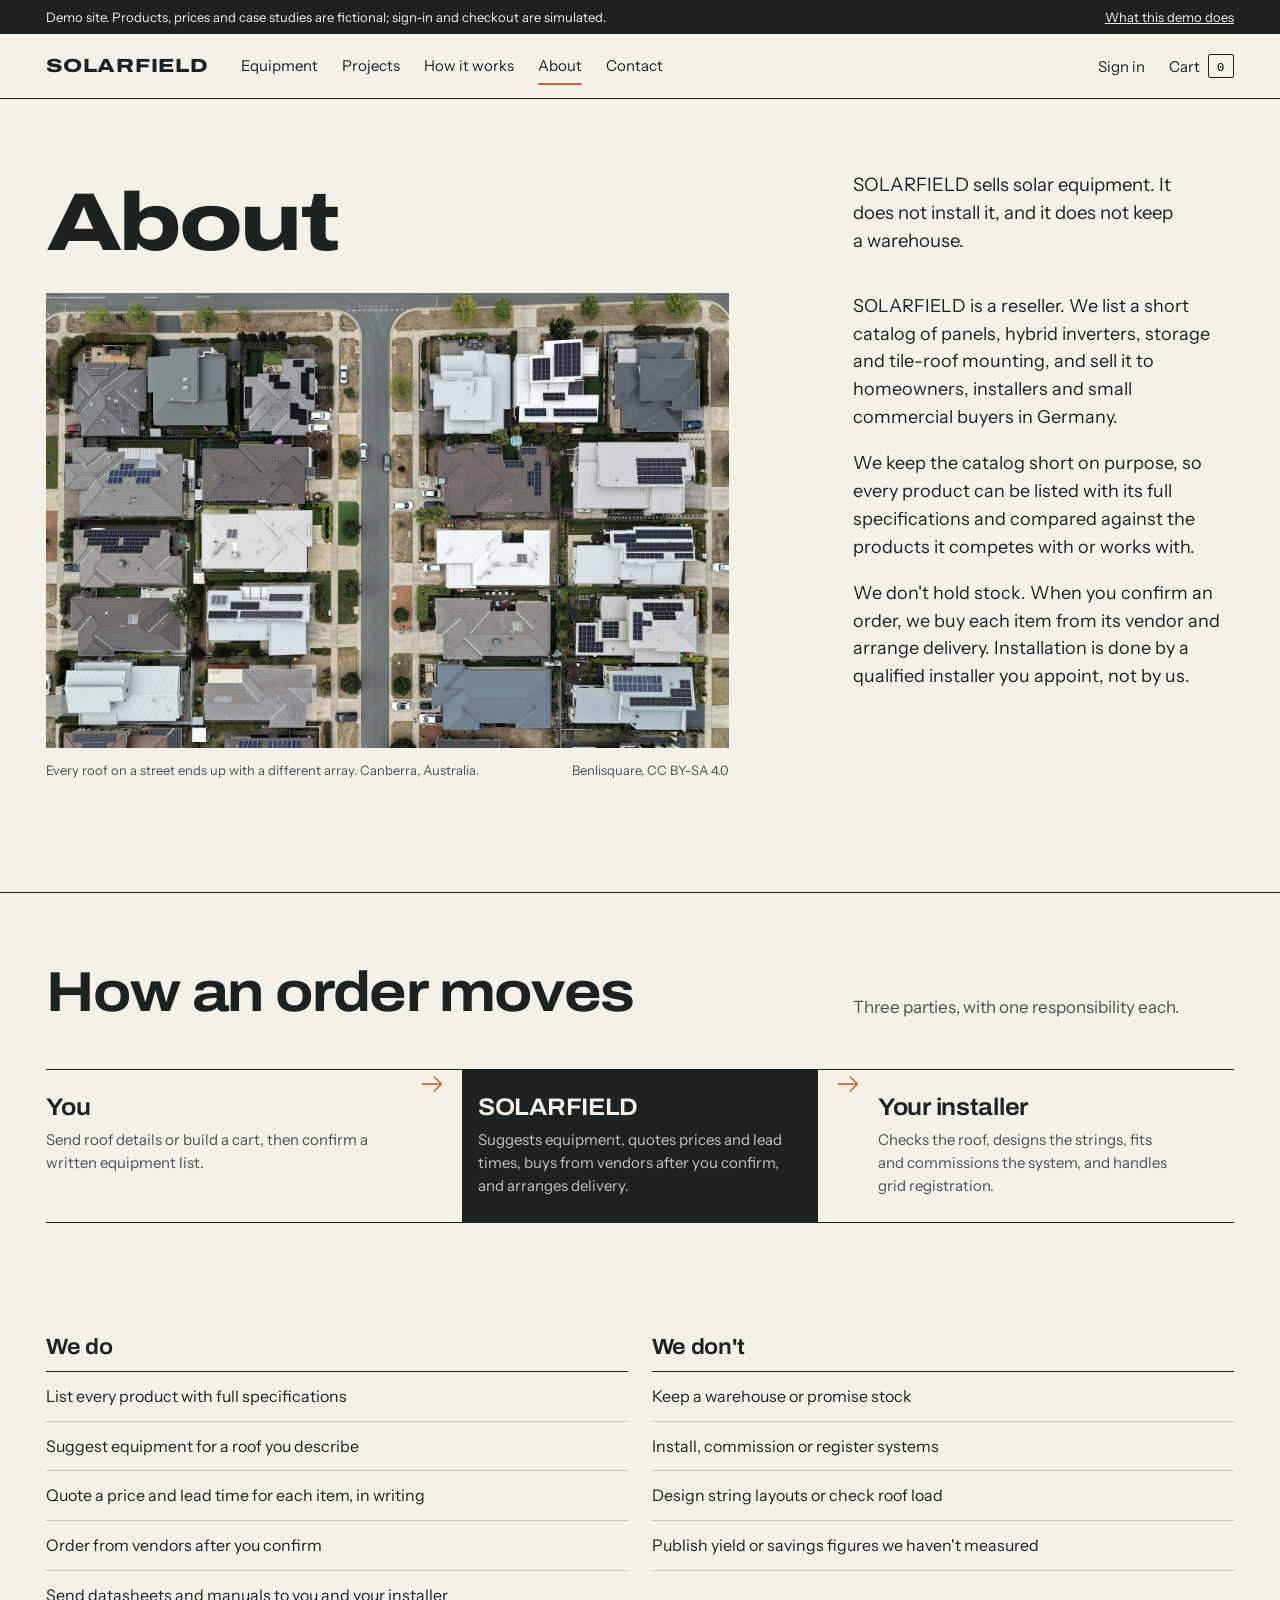
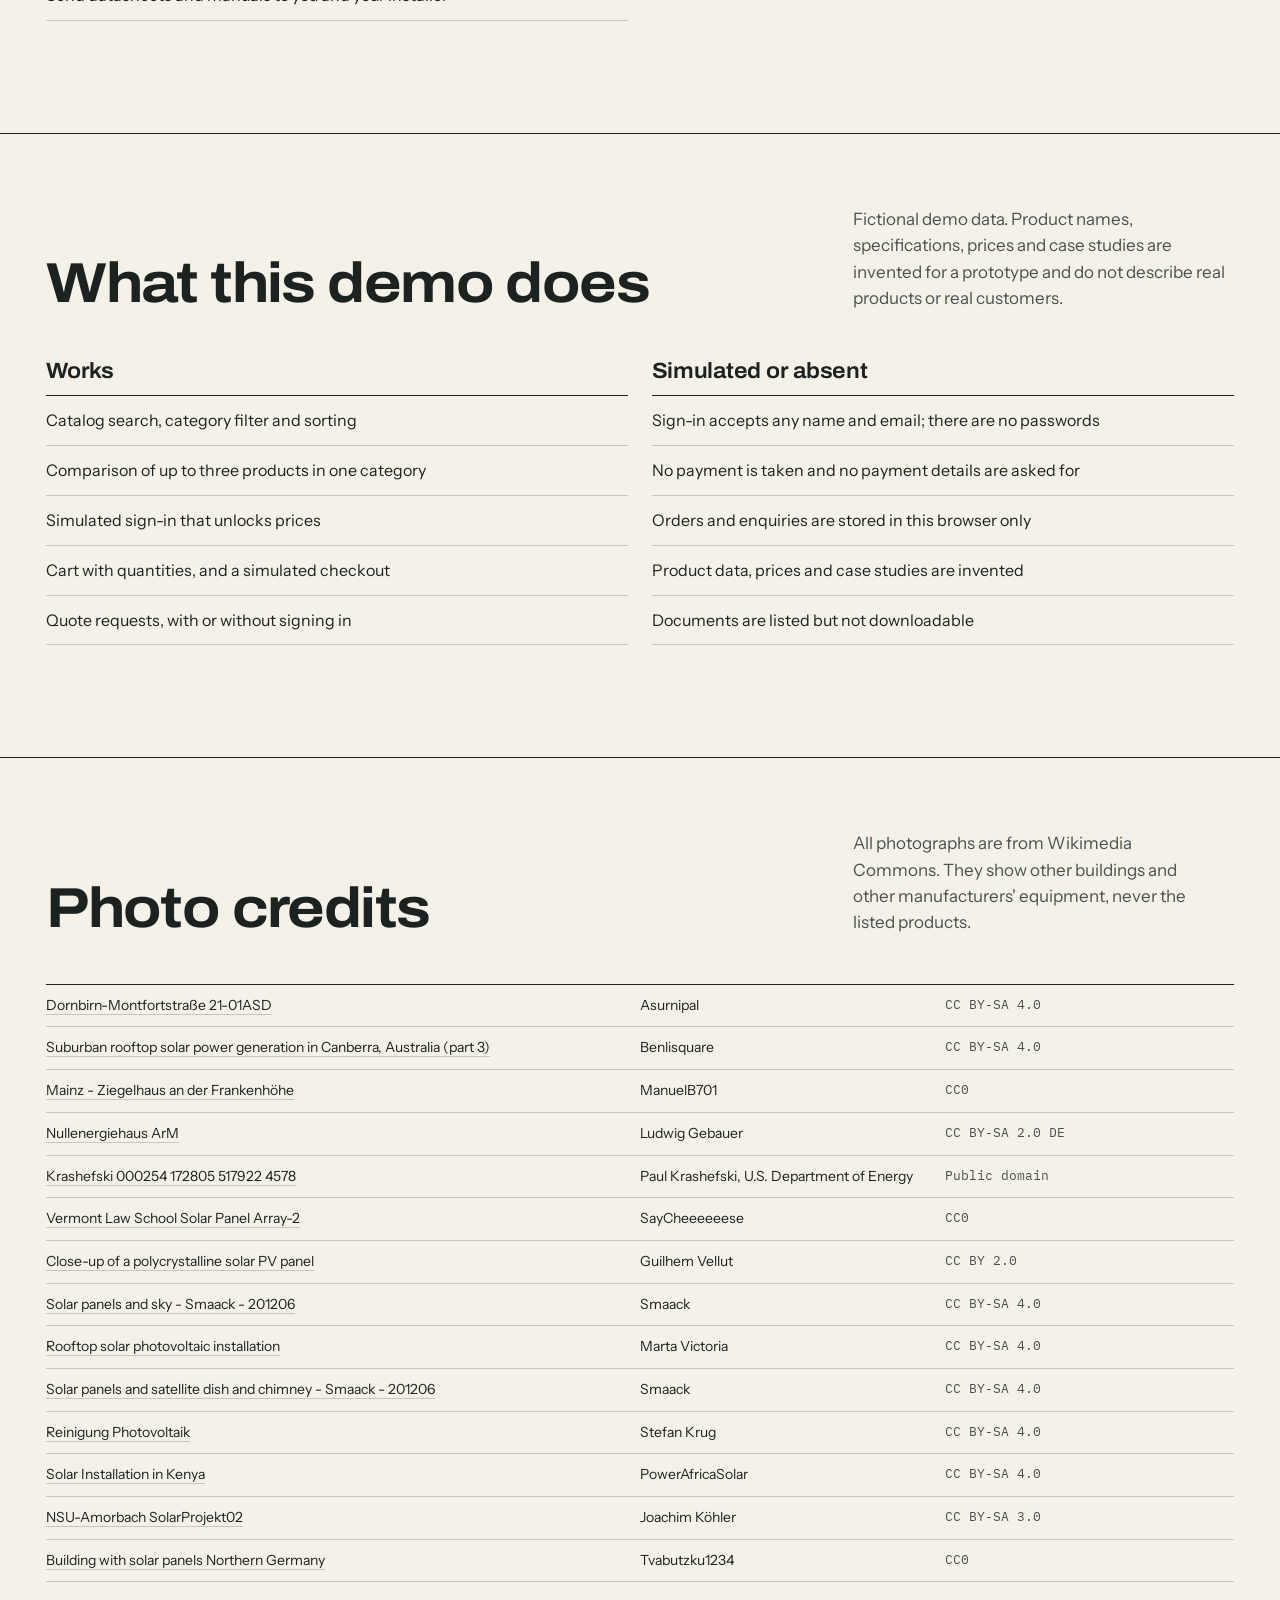
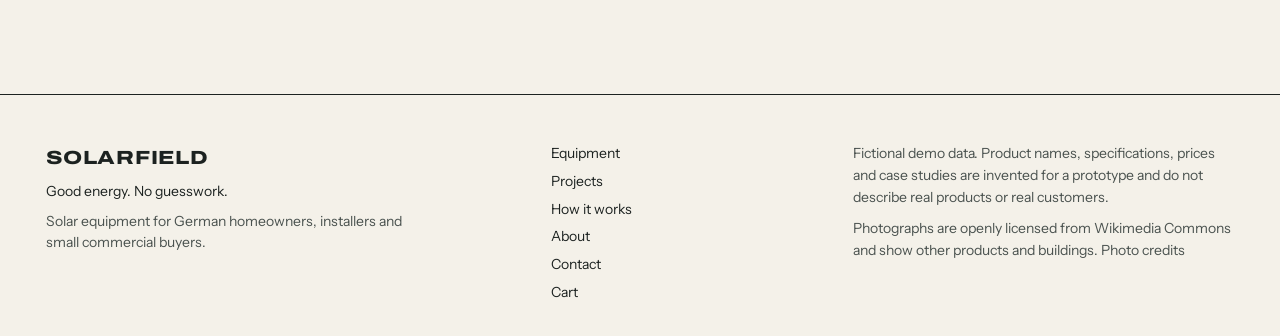
==== about.html @ 7fe8b02c "SOLARFIELD frontend prototype Static demo of a fictional solar-equipment reseller: catalog with sear" ====
<!doctype html>
<html lang="en">
<head>
<meta charset="utf-8">
<meta name="viewport" content="width=device-width, initial-scale=1">
<title>About | SOLARFIELD</title>
<meta name="description" content="What SOLARFIELD is, how it operates, and what this demo does.">
<link rel="icon" href="img/favicon.svg" type="image/svg+xml">
<link rel="preconnect" href="https://fonts.googleapis.com">
<link rel="preconnect" href="https://fonts.gstatic.com" crossorigin>
<link href="https://fonts.googleapis.com/css2?family=Archivo:wdth,wght@62..125,400..900&family=IBM+Plex+Mono:wght@400;500&family=Instrument+Sans:wght@400..700&display=swap" rel="stylesheet">
<link rel="stylesheet" href="css/style.css">
</head>
<body>
<main id="main">
  <header class="page-head">
    <div class="wrap">
      <div class="grid">
        <h1>About</h1>
        <p class="lede">SOLARFIELD sells solar equipment. It does not install it, and it does not keep a warehouse.</p>
      </div>
    </div>
  </header>
  <div id="about"></div>
</main>
<script type="module" src="js/about.js"></script>
</body>
</html>
---- css/style.css ----
/* SOLARFIELD — survey-plate direction. Tokens first; nothing below hard-codes a colour. */
:root {
  --chalk: #F4F1E9;
  --chalk-2: #EAE6DB;
  --paper: #FAF8F3;
  --ink: #1C2220;
  --ink-2: #4A524F;
  --copper: #CD6541;
  --copper-ink: #A94A28; /* copper darkened for text on chalk (AA at 15px+) */
  --stone: #C5C7BF;

  --f-display: "Archivo", "Helvetica Neue", Arial, sans-serif;
  --f-body: "Instrument Sans", "Helvetica Neue", Arial, sans-serif;
  --f-mono: "IBM Plex Mono", ui-monospace, Menlo, monospace;

  --s1: 4px; --s2: 8px; --s3: 12px; --s4: 16px; --s5: 24px; --s6: 32px;
  --s7: 48px; --s8: 72px; --s9: 112px; --s10: 160px;

  --gutter: clamp(16px, 3.6vw, 56px);
  --gap: clamp(16px, 1.8vw, 24px);
  --max: 1440px;
  --header-h: 64px;

  --r-control: 2px;
  --ease: cubic-bezier(.2, .7, .2, 1);
}

*, *::before, *::after { box-sizing: border-box; }
html { -webkit-text-size-adjust: 100%; }
body {
  margin: 0;
  background: var(--chalk);
  color: var(--ink);
  font: 400 17px/1.55 var(--f-body);
  text-rendering: optimizeLegibility;
  -webkit-font-smoothing: antialiased;
  overflow-x: hidden;
}
img { display: block; max-width: 100%; height: auto; }
a { color: inherit; }
button, input, select, textarea { font: inherit; color: inherit; }
p, li { text-wrap: pretty; }
h1, h2, h3, h4 { margin: 0; font-family: var(--f-display); text-wrap: balance; }

:focus-visible { outline: 2px solid var(--copper); outline-offset: 3px; }
.skip { position: absolute; left: -999px; top: 8px; background: var(--ink); color: var(--chalk); padding: 8px 12px; z-index: 50; }
.skip:focus { left: 8px; }
.visually-hidden { position: absolute !important; width: 1px; height: 1px; overflow: hidden; clip: rect(0 0 0 0); white-space: nowrap; }

/* ---------- Grid ---------- */
.wrap { max-width: var(--max); margin: 0 auto; padding-inline: var(--gutter); }
.grid { display: grid; grid-template-columns: repeat(12, minmax(0, 1fr)); column-gap: var(--gap); }
.section { padding-block: var(--s9); }
.section--tight { padding-block: var(--s8); }
.rule { border-top: 1px solid var(--ink); }
.rule-stone { border-top: 1px solid var(--stone); }

/* ---------- Type ---------- */
.display {
  font-family: var(--f-display);
  font-variation-settings: "wdth" 100;
  font-weight: 800;
  font-size: clamp(46px, 7.8vw, 120px);
  line-height: .9;
  letter-spacing: -.04em;
}
.display span { display: block; }
.h2 {
  font-variation-settings: "wdth" 112;
  font-weight: 700;
  font-size: clamp(34px, 4.4vw, 66px);
  line-height: .98;
  letter-spacing: -.028em;
}
.h3 {
  font-variation-settings: "wdth" 106;
  font-weight: 650;
  font-size: clamp(22px, 1.9vw, 28px);
  line-height: 1.1;
  letter-spacing: -.012em;
}
.eyebrow {
  font: 600 13px/1.3 var(--f-body);
  letter-spacing: .08em;
  text-transform: uppercase;
  margin: 0;
}
.lede { font-size: clamp(18px, 1.45vw, 21px); line-height: 1.5; max-width: 34ch; margin: 0; }
.body-copy { max-width: 62ch; }
.body-copy p { margin: 0 0 1em; }
.muted { color: var(--ink-2); }
.flush { margin: 0; }
.small { font-size: 14px; line-height: 1.45; }
.mono { font-family: var(--f-mono); font-size: 13px; letter-spacing: 0; font-variant-numeric: tabular-nums; }
.num {
  font-family: var(--f-display);
  font-variation-settings: "wdth" 80;
  font-weight: 700;
  font-variant-numeric: tabular-nums;
  letter-spacing: -.02em;
}

/* ---------- Controls ---------- */
.btn {
  display: inline-flex; align-items: center; justify-content: center; gap: 10px;
  min-height: 48px; padding: 12px 22px;
  border: 1px solid var(--ink); border-radius: var(--r-control);
  background: var(--ink); color: var(--chalk);
  font: 600 15px/1.2 var(--f-body);
  text-decoration: none; cursor: pointer;
  transition: background-color .16s var(--ease), border-color .16s var(--ease), color .16s var(--ease);
}
.btn:hover { background: var(--copper); border-color: var(--copper); color: var(--ink); }
.btn--line { background: transparent; color: var(--ink); }
.btn--line:hover { background: var(--ink); border-color: var(--ink); color: var(--chalk); }
.btn--block { width: 100%; }
.btn[disabled] { opacity: .45; cursor: not-allowed; }
.btn svg { width: 18px; height: 18px; flex: none; }

.link {
  color: inherit; text-decoration: underline; text-underline-offset: 4px;
  text-decoration-thickness: 1px; text-decoration-color: var(--stone);
  transition: text-decoration-color .16s;
}
.link:hover { text-decoration-color: var(--copper); }
.textbtn { background: none; border: 0; padding: 0; cursor: pointer; font-size: 14px; }

.field { display: grid; gap: 6px; }
.field > label, .field > legend, .label { font: 600 14px/1.3 var(--f-body); padding: 0; }
.field .hint { font-size: 13px; color: var(--ink-2); }
.field .err { font-size: 13px; color: var(--copper-ink); font-weight: 600; }
.input, .select, .textarea {
  width: 100%; min-height: 48px; padding: 10px 12px;
  background: var(--paper); border: 1px solid var(--stone); border-radius: var(--r-control);
  transition: border-color .16s;
}
.input:hover, .select:hover, .textarea:hover { border-color: var(--ink-2); }
.input:focus, .select:focus, .textarea:focus { outline: none; border-color: var(--ink); box-shadow: 0 0 0 2px var(--copper); }
.input[aria-invalid="true"], .select[aria-invalid="true"] { border-color: var(--copper); }
.textarea { min-height: 128px; resize: vertical; }
.unit-input { position: relative; }
.unit-input .input { padding-right: 52px; font-family: var(--f-mono); font-size: 15px; }
.unit-input span { position: absolute; right: 12px; top: 50%; transform: translateY(-50%); font: 13px var(--f-mono); color: var(--ink-2); pointer-events: none; }
fieldset { border: 0; margin: 0; padding: 0; min-width: 0; }
.choice { display: flex; align-items: flex-start; gap: 10px; font-size: 15px; cursor: pointer; padding: 6px 0; }
.field > label.choice { font: 400 15px/1.45 var(--f-body); }
.choice input { accent-color: var(--ink); width: 18px; height: 18px; margin: 2px 0 0; flex: none; }

/* segmented toggles: a pill here means "one of these" */
.seg { display: flex; flex-wrap: wrap; gap: 8px; }
.seg input { position: absolute; opacity: 0; pointer-events: none; }
.seg label {
  display: inline-flex; align-items: center; gap: 8px;
  min-height: 40px; padding: 8px 16px; border: 1px solid var(--stone); border-radius: 999px;
  font-size: 15px; cursor: pointer; transition: background-color .16s, border-color .16s, color .16s;
}
.seg label:hover { border-color: var(--ink); }
.seg input:checked + label { background: var(--ink); border-color: var(--ink); color: var(--chalk); }
.seg input:focus-visible + label { outline: 2px solid var(--copper); outline-offset: 2px; }
.seg .count { font: 12px var(--f-mono); opacity: .7; }

/* ---------- Header ---------- */
.site-header { position: sticky; top: 0; z-index: 20; background: var(--chalk); border-bottom: 1px solid var(--ink); }
.site-header .wrap { display: flex; align-items: center; gap: var(--s6); height: var(--header-h); }
.wordmark {
  font-family: var(--f-display); font-variation-settings: "wdth" 125; font-weight: 800;
  font-size: 19px; letter-spacing: .04em; text-decoration: none; white-space: nowrap;
}
.nav { display: flex; gap: var(--s5); margin-right: auto; }
.nav a { text-decoration: none; font-size: 15px; padding: 6px 0; border-bottom: 2px solid transparent; }
.nav a:hover { border-bottom-color: var(--stone); }
.nav a[aria-current="page"] { border-bottom-color: var(--copper); }
.tools { display: flex; align-items: center; gap: var(--s5); font-size: 15px; }
.tools a { text-decoration: none; }
.tools a:hover { text-decoration: underline; text-underline-offset: 4px; }
.cart-link { display: inline-flex; align-items: center; gap: 8px; }
.cart-count {
  min-width: 26px; height: 24px; padding: 0 6px; display: inline-grid; place-items: center;
  font: 500 12px var(--f-mono); border: 1px solid var(--ink); border-radius: var(--r-control);
}
.cart-count.has { background: var(--ink); color: var(--chalk); }
.cart-count.tick { animation: tick .32s var(--ease); }
@keyframes tick { 40% { background: var(--copper); border-color: var(--copper); color: var(--ink); } }
.menu-btn { display: none; background: none; border: 1px solid var(--ink); border-radius: var(--r-control); min-height: 40px; padding: 0 12px; font-size: 14px; cursor: pointer; }
.account-chip { display: inline-flex; gap: 6px; align-items: center; }
.account-chip .dot { width: 8px; height: 8px; background: var(--copper); border-radius: 50%; }

.demo-strip { background: var(--ink); color: var(--chalk); font-size: 13px; }
.demo-strip .wrap { display: flex; justify-content: space-between; gap: 16px; padding-block: 7px; }
.demo-strip a { color: var(--chalk); }

/* ---------- Hero ---------- */
.hero { padding-top: var(--s8); }
.hero-copy { align-items: end; row-gap: var(--s6); }
.hero-copy .eyebrow { grid-column: 1 / -1; margin-bottom: calc(var(--s2) * -1); }
.hero-copy h1 { grid-column: 1 / -1; }
.hero-copy .hero-side { grid-column: 7 / -1; display: grid; grid-template-columns: minmax(0, 1fr) auto; gap: var(--s5) var(--s6); align-items: end; }
.hero-copy .hero-side .cta-row { flex-direction: column; align-items: stretch; }
.cta-row { display: flex; flex-wrap: wrap; gap: var(--s3); align-items: center; }

.plate { position: relative; margin: var(--s7) 0 0; }
.plate-frame { position: relative; aspect-ratio: 16 / 7.6; overflow: hidden; background: var(--chalk-2); }
.plate-frame img, .plate-frame svg { position: absolute; inset: 0; width: 100%; height: 100%; }
.plate-frame img { object-fit: cover; }
.photo { filter: saturate(.8) contrast(1.03) brightness(1.02); }
.plate figcaption, .fig-cap {
  display: flex; justify-content: space-between; gap: var(--s4); flex-wrap: wrap;
  padding-top: var(--s3); font-size: 13px; color: var(--ink-2);
}

/* measurement overlay */
.measure line, .measure path, .measure rect { vector-effect: non-scaling-stroke; }
.measure .dim { stroke: var(--copper); stroke-width: 2.5; fill: none; }
.measure .ext { stroke: var(--chalk); stroke-width: 1.25; stroke-dasharray: 5 4; }
.measure .zone { stroke: var(--copper); stroke-width: 2.5; fill: rgba(205, 101, 65, .14); }
.measure .tag rect { fill: var(--ink); }
.measure .tag text { fill: var(--chalk); font: 500 22px var(--f-mono); }
.measure .tag.cu rect { fill: var(--copper); }
.measure .tag.cu text { fill: var(--ink); }
.measure .draw { stroke-dasharray: 1; stroke-dashoffset: 0; }
.js .measure .draw { animation: draw 900ms var(--ease) both; animation-delay: var(--d, 0ms); }
.js .measure .tag { animation: tagin 300ms var(--ease) both; animation-delay: calc(var(--d, 0ms) + 650ms); }
@keyframes draw { from { stroke-dashoffset: 1; } to { stroke-dashoffset: 0; } }
@keyframes tagin { from { opacity: 0; } to { opacity: 1; } }

/* ---------- Ledger (categories, catalog) ---------- */
.ledger { list-style: none; margin: 0; padding: 0; border-top: 1px solid var(--ink); }
.ledger > li { border-bottom: 1px solid var(--stone); }
.ledger > li:last-child { border-bottom-color: var(--ink); }
.ledger-row {
  display: grid; grid-template-columns: repeat(12, minmax(0, 1fr)); column-gap: var(--gap);
  align-items: center; padding: var(--s5) 0; text-decoration: none;
  transition: background-color .16s;
}
a.ledger-row:hover { background: var(--chalk-2); }
a.ledger-row:hover .ledger-name { text-decoration: underline; text-decoration-thickness: 2px; text-underline-offset: 6px; text-decoration-color: var(--copper); }
.ledger-name {
  grid-column: 1 / span 4; font-family: var(--f-display); font-variation-settings: "wdth" 112;
  font-weight: 700; font-size: clamp(26px, 2.7vw, 42px); line-height: 1; letter-spacing: -.025em;
}
.ledger-text { grid-column: 5 / span 4; margin: 0; color: var(--ink-2); font-size: 16px; max-width: 46ch; }
.ledger-range { grid-column: 9 / span 2; }
.ledger-range .mono { display: block; }
.ledger-range .big { font-size: 20px; color: var(--ink); }
.ledger-swatch { grid-column: 11 / span 2; aspect-ratio: 16 / 10; overflow: hidden; background: var(--chalk-2); }
.ledger-swatch img { width: 100%; height: 100%; object-fit: cover; }

/* ---------- Spec tables ---------- */
.table-frame { overflow-x: auto; border-top: 1px solid var(--ink); border-bottom: 1px solid var(--ink); -webkit-overflow-scrolling: touch; }
.spec-table { width: 100%; border-collapse: collapse; font-size: 15px; }
.spec-table caption { text-align: left; padding: var(--s3) 0; font-weight: 600; caption-side: top; }
.spec-table th, .spec-table td { text-align: left; padding: 13px 16px 13px 0; border-bottom: 1px solid var(--stone); vertical-align: baseline; }
.spec-table tr:last-child > * { border-bottom: 0; }
.spec-table thead th { font-weight: 600; font-size: 14px; color: var(--ink-2); border-bottom: 1px solid var(--ink); padding-top: 14px; white-space: nowrap; }
.spec-table tbody th { font-weight: 500; }
.spec-table td { font-family: var(--f-mono); font-size: 14px; font-variant-numeric: tabular-nums; white-space: nowrap; }
.spec-table td .u { color: var(--ink-2); margin-left: 4px; }
.spec-table .best { color: var(--copper-ink); font-weight: 600; }
.spec-table a:not(.lock) { font-family: var(--f-display); font-variation-settings: "wdth" 112; font-weight: 700; font-size: 18px; text-decoration: none; }
.spec-table a:not(.lock):hover { text-decoration: underline; text-underline-offset: 4px; text-decoration-color: var(--copper); }
.spec-groups .spec-table th { width: 50%; }
.spec-table .sticky { position: sticky; left: 0; background: var(--chalk); z-index: 1; }

/* price gate */
.lock {
  display: inline-flex; align-items: center; gap: 8px;
  font: 500 13px var(--f-body); color: var(--ink-2); text-decoration: none;
  border-bottom: 1px dashed var(--ink-2); padding-bottom: 1px; white-space: nowrap;
}
.lock svg { width: 14px; height: 14px; }
.lock:hover { color: var(--ink); border-bottom-color: var(--copper); }
.price { font-family: var(--f-mono); font-weight: 500; color: var(--ink); white-space: nowrap; }
.price.fresh { animation: tagin .2s var(--ease); }

/* ---------- Home sections ---------- */
.section--ruled { padding-top: var(--s8); }
.sec-head { margin-bottom: var(--s7); row-gap: var(--s4); align-items: end; }
.sec-head > :first-child { grid-column: 1 / span 7; }
.sec-head > :last-child { grid-column: 9 / -1; margin: 0; }
.table-note { margin-top: var(--s3); }
.decide { row-gap: var(--s7); }
.decide-head { grid-column: 1 / span 4; position: sticky; top: calc(var(--header-h) + 32px); align-self: start; }
.decide-head p { margin-top: var(--s5); }
.decide-body { grid-column: 6 / -1; }

.duo { row-gap: var(--s7); align-items: end; }
.duo-wide { grid-column: 1 / span 7; }
.duo-narrow { grid-column: 9 / -1; }
.duo figure, .fig { margin: 0; }
.duo-wide .img-frame { aspect-ratio: 4 / 3; }
.duo-narrow .img-frame { aspect-ratio: 3 / 4; }
.img-frame { overflow: hidden; background: var(--chalk-2); }
.img-frame img { width: 100%; height: 100%; object-fit: cover; }
.product-plate { display: grid; gap: var(--s3); padding-top: var(--s4); }
.product-plate .kv { display: flex; justify-content: space-between; gap: 12px; border-top: 1px solid var(--stone); padding-top: 10px; }
.product-plate h3 a { text-decoration: none; }
.product-plate h3 a:hover { text-decoration: underline; text-underline-offset: 5px; text-decoration-color: var(--copper); }

.steps { list-style: none; margin: 0; padding: 0; display: grid; grid-template-columns: repeat(4, minmax(0, 1fr)); column-gap: var(--gap); counter-reset: none; }
.steps li { border-top: 1px solid var(--ink); padding-top: var(--s4); display: grid; gap: var(--s3); align-content: start; position: relative; }
.steps .num { font-size: 56px; line-height: 1; }
.steps p { margin: 0; font-size: 16px; }
.steps .caveat { font-size: 14px; color: var(--ink-2); border-left: 1px solid var(--stone); padding-left: 12px; }

.endcta { background: var(--ink); color: var(--chalk); }
.endcta .grid { row-gap: var(--s6); align-items: start; }
.endcta h2 { grid-column: 1 / span 6; }
.endcta .lede { grid-column: 1 / span 5; color: var(--stone); max-width: 40ch; }
.endcta form { grid-column: 8 / -1; grid-row: 1 / span 2; display: grid; grid-template-columns: 1fr 1fr; gap: var(--s4); }
.endcta .field > label { color: var(--chalk); }
.endcta .input { background: transparent; border-color: var(--ink-2); color: var(--chalk); }
.endcta .input:hover { border-color: var(--stone); }
.endcta .input:focus { border-color: var(--chalk); }
.endcta .unit-input span { color: var(--stone); }
.endcta .full { grid-column: 1 / -1; }
.endcta .btn { background: var(--chalk); color: var(--ink); border-color: var(--chalk); }
.endcta .btn:hover { background: var(--copper); border-color: var(--copper); }
.endcta .measure-hint { color: var(--stone); font-size: 13px; margin: 0; }
.endcta .measure-hint b { color: var(--copper); font-weight: 600; }

/* ---------- Page heads ---------- */
.page-head { padding: var(--s8) 0 var(--s6); }
.page-head .grid { align-items: end; row-gap: var(--s4); }
.page-head h1 { grid-column: 1 / span 7; font-variation-settings: "wdth" 125; font-weight: 800; font-size: clamp(44px, 6.4vw, 104px); line-height: .92; letter-spacing: -.035em; }
.page-head .lede { grid-column: 9 / -1; padding-bottom: 6px; }
.crumbs { font-size: 14px; color: var(--ink-2); margin-bottom: var(--s5); display: flex; gap: 8px; flex-wrap: wrap; }
.crumbs a { color: inherit; }

/* ---------- Catalog ---------- */
.catalog { row-gap: var(--s6); align-items: start; padding-bottom: var(--s9); }
.filters { grid-column: 1 / span 3; position: sticky; top: calc(var(--header-h) + 24px); display: grid; gap: var(--s6); }
.results { grid-column: 4 / -1; }
.search { position: relative; }
.search svg { position: absolute; left: 12px; top: 50%; transform: translateY(-50%); width: 18px; height: 18px; color: var(--ink-2); pointer-events: none; }
.search .input { padding-left: 40px; }
.cat-list { display: grid; gap: 2px; }
.cat-list input { position: absolute; opacity: 0; pointer-events: none; }
.cat-list label {
  display: flex; justify-content: space-between; align-items: baseline; gap: 12px;
  padding: 10px 0; border-bottom: 1px solid var(--stone); cursor: pointer; font-size: 16px;
}
.cat-list label:hover { color: var(--ink); border-bottom-color: var(--ink-2); }
.cat-list input:checked + label { font-weight: 600; border-bottom: 2px solid var(--copper); }
.cat-list input:focus-visible + label { outline: 2px solid var(--copper); outline-offset: 2px; }
.cat-list .count { font: 12px var(--f-mono); color: var(--ink-2); }
.results-bar { display: flex; justify-content: space-between; align-items: baseline; gap: var(--s4); padding-bottom: var(--s3); flex-wrap: wrap; }
.results-bar .clear { color: var(--ink-2); }

.item { display: grid; grid-template-columns: 132px minmax(0, 1fr) auto; gap: var(--s5); padding: var(--s5) 0; align-items: start; }
.item-swatch { aspect-ratio: 1; overflow: hidden; background: var(--chalk-2); display: block; }
.item-swatch img { width: 100%; height: 100%; object-fit: cover; }
.item-main { display: grid; gap: 8px; min-width: 0; }
.item-cat { font-size: 13px; color: var(--ink-2); }
.item-name { font-family: var(--f-display); font-variation-settings: "wdth" 112; font-weight: 700; font-size: clamp(24px, 2.2vw, 32px); line-height: 1; letter-spacing: -.02em; text-decoration: none; }
.item-name:hover { text-decoration: underline; text-underline-offset: 5px; text-decoration-color: var(--copper); }
.item-summary { margin: 0; font-size: 15px; color: var(--ink-2); max-width: 56ch; }
.item-specs { display: flex; flex-wrap: wrap; gap: 6px 20px; margin: 4px 0 0; padding: 0; list-style: none; }
.item-specs li { font: 13px var(--f-mono); }
.item-specs li span { color: var(--ink-2); font-family: var(--f-body); margin-right: 6px; }
.item-side { display: grid; gap: var(--s3); justify-items: end; text-align: right; min-width: 180px; }
.item-key { font-size: 34px; line-height: 1; }
.item-key small { font: 13px var(--f-mono); margin-left: 4px; letter-spacing: 0; }
.cmp-toggle { display: inline-flex; gap: 8px; align-items: center; font-size: 14px; cursor: pointer; }
.cmp-toggle input { accent-color: var(--ink); width: 16px; height: 16px; margin: 0; }
mark { background: rgba(205, 101, 65, .22); color: inherit; padding: 0 1px; }

.empty { padding: var(--s8) 0; border-top: 1px solid var(--ink); border-bottom: 1px solid var(--ink); display: grid; gap: var(--s4); justify-items: start; }
.empty h2 { font-variation-settings: "wdth" 112; font-size: 28px; }

.compare-bar {
  position: fixed; left: 0; right: 0; bottom: 0; z-index: 30;
  background: var(--ink); color: var(--chalk); transform: translateY(100%); visibility: hidden;
  transition: transform .24s var(--ease), visibility 0s .24s;
}
.compare-bar.show { transform: none; visibility: visible; transition: transform .24s var(--ease); }
.compare-bar .wrap { display: flex; gap: var(--s4); align-items: center; justify-content: space-between; min-height: 68px; flex-wrap: wrap; padding-block: 10px; }
.compare-bar .btn { background: var(--chalk); color: var(--ink); border-color: var(--chalk); min-height: 44px; }
.compare-bar .btn:hover { background: var(--copper); border-color: var(--copper); }
.compare-bar .textbtn { color: var(--stone); text-decoration: underline; text-underline-offset: 4px; }
.compare-bar .msg { color: var(--copper); font-size: 14px; }

/* ---------- Product detail ---------- */
.pdp { row-gap: var(--s7); padding-bottom: var(--s8); align-items: start; }
.gallery { grid-column: 1 / span 7; display: grid; gap: var(--s3); }
.gallery-main { aspect-ratio: 4 / 3; overflow: hidden; background: var(--chalk-2); }
.gallery-main img { width: 100%; height: 100%; object-fit: cover; }
.thumbs { display: flex; gap: var(--s3); }
.thumbs button { width: 88px; aspect-ratio: 1; padding: 0; border: 1px solid transparent; background: var(--chalk-2); cursor: pointer; overflow: hidden; }
.thumbs button img { width: 100%; height: 100%; object-fit: cover; opacity: .75; transition: opacity .16s; }
.thumbs button[aria-pressed="true"] { border-color: var(--ink); outline: 1px solid var(--ink); }
.thumbs button[aria-pressed="true"] img, .thumbs button:hover img { opacity: 1; }
.buy { grid-column: 9 / -1; display: grid; gap: var(--s5); position: sticky; top: calc(var(--header-h) + 24px); }
.buy h1 { font-variation-settings: "wdth" 112; font-weight: 800; font-size: clamp(40px, 3.9vw, 60px); line-height: .92; letter-spacing: -.035em; }
.keyspec { display: flex; align-items: baseline; gap: 10px; border-top: 1px solid var(--ink); border-bottom: 1px solid var(--stone); padding: var(--s4) 0; }
.keyspec .num { font-size: 64px; line-height: .9; }
.keyspec .mono { font-size: 15px; }
.keyspec .lbl { margin-left: auto; font-size: 14px; color: var(--ink-2); }
.price-box { display: grid; gap: var(--s4); }
.price-line { display: flex; justify-content: space-between; align-items: baseline; gap: var(--s4); }
.price-line .price { font-size: 30px; }
.qty { display: inline-flex; border: 1px solid var(--stone); border-radius: var(--r-control); height: 48px; }
.qty button { width: 44px; background: none; border: 0; cursor: pointer; font-size: 18px; }
.qty button:hover { background: var(--chalk-2); }
.qty input { width: 56px; border: 0; border-inline: 1px solid var(--stone); background: var(--paper); text-align: center; font: 15px var(--f-mono); -moz-appearance: textfield; }
.qty input::-webkit-inner-spin-button { -webkit-appearance: none; }
.buy-row { display: flex; gap: var(--s3); }
.buy-row .btn { flex: 1; }
.status { font-size: 14px; min-height: 1.4em; margin: 0; }
.status a { font-weight: 600; }
.gate-note { font-size: 14px; color: var(--ink-2); margin: 0; }
.note-list { margin: 0; padding: 0; list-style: none; font-size: 14px; color: var(--ink-2); display: grid; gap: 6px; }
.note-list li { padding-left: 16px; position: relative; }
.note-list li::before { content: ""; position: absolute; left: 0; top: .62em; width: 7px; height: 1px; background: var(--ink-2); }

.spec-groups { grid-column: 1 / span 7; display: grid; gap: var(--s7); }
.spec-side { grid-column: 9 / -1; display: grid; gap: var(--s6); align-content: start; }
.doc-list { list-style: none; margin: 0; padding: 0; border-top: 1px solid var(--ink); }
.doc-list li { display: flex; justify-content: space-between; gap: 12px; padding: 12px 0; border-bottom: 1px solid var(--stone); font-size: 15px; }
.doc-list .mono { color: var(--ink-2); text-align: right; }

/* ---------- Projects ---------- */
.fiction {
  display: inline-flex; align-items: center; gap: 8px; font-size: 13px; font-weight: 600;
  border: 1px solid var(--ink); padding: 4px 10px; border-radius: var(--r-control); width: max-content;
}
.fiction::before { content: ""; width: 8px; height: 8px; border: 1.5px solid var(--copper); transform: rotate(45deg); }
.study { padding-block: var(--s8) var(--s9); border-top: 1px solid var(--ink); }
.study .grid { row-gap: var(--s6); align-items: start; }
.study-photo { margin: 0; }
.study-photo .img-frame { aspect-ratio: 4 / 3; }
.study-a .study-photo { grid-column: 1 / span 7; grid-row: 1 / span 3; }
.study-a .study-head { grid-column: 9 / -1; }
.study-a .study-roof { grid-column: 9 / -1; }
.study-b .study-head { grid-column: 1 / span 5; }
.study-b .study-photo { grid-column: 7 / -1; grid-row: 1 / span 3; }
.study-b .study-roof { grid-column: 1 / span 5; }
.study-head { display: grid; gap: var(--s4); }
.study-head h2 { font-size: clamp(30px, 3.3vw, 50px); }
.study-roof dl { margin: 0; display: grid; grid-template-columns: auto 1fr; border-top: 1px solid var(--ink); }
.study-roof dt, .study-roof dd { padding: 10px 0; border-bottom: 1px solid var(--stone); margin: 0; }
.study-roof dt { font-size: 14px; color: var(--ink-2); padding-right: 24px; }
.study-roof dd { font: 14px var(--f-mono); text-align: right; }
.study-detail { grid-column: 1 / -1; display: grid; grid-template-columns: repeat(12, minmax(0, 1fr)); column-gap: var(--gap); row-gap: var(--s6); margin-top: var(--s6); }
.study-detail .decisions { grid-column: 1 / span 6; }
.study-detail .kit { grid-column: 8 / -1; }
.study-detail ol { margin: var(--s4) 0 0; padding: 0; list-style: none; counter-reset: d; display: grid; gap: var(--s4); }
.study-detail ol li { counter-increment: d; display: grid; grid-template-columns: 32px 1fr; gap: 8px; font-size: 16px; }
.study-detail ol li::before { content: counter(d); font: 13px var(--f-mono); color: var(--copper-ink); padding-top: 3px; }
.study-foot { grid-column: 1 / -1; display: flex; gap: var(--s6); flex-wrap: wrap; font-size: 14px; color: var(--ink-2); border-top: 1px solid var(--stone); padding-top: var(--s4); }
.study-foot p { margin: 0; max-width: 60ch; }

/* ---------- How it works ---------- */
.stage { border-top: 1px solid var(--ink); padding: var(--s6) 0 var(--s7); }
.stage .grid { row-gap: var(--s4); align-items: start; }
.stage .num { grid-column: 1 / span 2; font-size: clamp(64px, 7vw, 112px); line-height: .82; color: var(--ink); }
.stage h2 { grid-column: 3 / span 5; font-size: clamp(28px, 3vw, 44px); }
.stage .body { grid-column: 3 / span 5; margin: 0; max-width: 52ch; }
.stage .caveat { grid-column: 9 / -1; grid-row: 1 / span 2; border-top: 1px solid var(--copper); padding-top: var(--s3); font-size: 15px; }
.stage .caveat strong { display: block; font-size: 13px; margin-bottom: 6px; }

/* ---------- About ---------- */
.model { list-style: none; margin: 0; padding: 0; display: grid; grid-template-columns: 1fr auto 1fr auto 1fr; align-items: stretch; border-top: 1px solid var(--ink); border-bottom: 1px solid var(--ink); }
.model li { padding: var(--s5) var(--s4) var(--s5) 0; display: grid; gap: 8px; align-content: start; }
.model .arrow { display: grid; place-items: center; padding: 0 var(--s4); color: var(--copper); }
.model .arrow svg { width: 28px; height: 28px; }
.model h3 { font-size: 24px; }
.model p { margin: 0; font-size: 15px; color: var(--ink-2); }
.model .us { background: var(--ink); color: var(--chalk); padding-left: var(--s4); }
.model .us p { color: var(--stone); }
.dodont { grid-column: 1 / -1; display: grid; grid-template-columns: 1fr 1fr; column-gap: var(--gap); }
.dodont h3 { font-size: 22px; padding-bottom: var(--s3); border-bottom: 1px solid var(--ink); }
.dodont ul { list-style: none; margin: 0; padding: 0; }
.dodont li { padding: 12px 0; border-bottom: 1px solid var(--stone); font-size: 16px; }
.credits { list-style: none; margin: 0; padding: 0; border-top: 1px solid var(--ink); font-size: 14px; }
.credits li { display: grid; grid-template-columns: 2fr 1fr 1fr; gap: var(--s4); padding: 10px 0; border-bottom: 1px solid var(--stone); }
.credits .mono { color: var(--ink-2); }

/* ---------- Forms / account pages ---------- */
.form-page { row-gap: var(--s6); padding-bottom: var(--s9); align-items: start; }
.form-main { grid-column: 1 / span 7; }
.form-aside { grid-column: 9 / -1; display: grid; gap: var(--s5); position: sticky; top: calc(var(--header-h) + 24px); }
.form-grid { display: grid; grid-template-columns: 1fr 1fr; gap: var(--s5) var(--s4); }
.form-grid .full { grid-column: 1 / -1; }
.form-section { grid-column: 1 / -1; border-top: 1px solid var(--ink); padding-top: var(--s4); margin-top: var(--s4); }
.form-section h2 { font-size: 22px; font-variation-settings: "wdth" 106; }
.form-error { border: 1px solid var(--copper); padding: var(--s4); font-size: 15px; }
.form-error ul { margin: 8px 0 0; padding-left: 18px; }
.form-error a { font-weight: 600; }
.success { border-top: 2px solid var(--copper); padding-top: var(--s5); display: grid; gap: var(--s4); }
.success h2 { font-size: clamp(32px, 3.6vw, 52px); }
.summary-dl { margin: 0; display: grid; grid-template-columns: minmax(120px, auto) 1fr; border-top: 1px solid var(--ink); font-size: 15px; }
.summary-dl dt, .summary-dl dd { margin: 0; padding: 9px 0; border-bottom: 1px solid var(--stone); }
.summary-dl dt { color: var(--ink-2); padding-right: 16px; }
.summary-dl dd { font-family: var(--f-mono); font-size: 14px; overflow-wrap: anywhere; }
.aside-plate { border-top: 1px solid var(--ink); padding-top: var(--s4); display: grid; gap: var(--s3); font-size: 15px; }
.aside-plate p { margin: 0; }
.aside-plate .img-frame { aspect-ratio: 4 / 3; }

.cart-lines { list-style: none; margin: 0; padding: 0; border-top: 1px solid var(--ink); }
.cart-line { display: grid; grid-template-columns: 96px minmax(0, 1fr) auto auto; gap: var(--s5); align-items: center; padding: var(--s4) 0; border-bottom: 1px solid var(--stone); }
.cart-line .item-swatch { width: 96px; }
.cart-line .line-total { min-width: 96px; text-align: right; font-size: 16px; }
.totals { display: grid; gap: 8px; border-top: 1px solid var(--ink); padding-top: var(--s4); }
.totals div { display: flex; justify-content: space-between; gap: 12px; font-size: 15px; }
.totals .grand { font-size: 20px; font-weight: 600; border-top: 1px solid var(--stone); padding-top: 10px; }
.totals .grand .price { font-size: 22px; }


/* ---------- Page additions ---------- */
.section--bottom { padding-bottom: var(--s9); }
.page-head--slim { padding: var(--s6) var(--gutter) 0; }
.page-head--slim .crumbs { margin-bottom: var(--s5); }
.choices { display: grid; grid-template-columns: repeat(2, minmax(0, 1fr)); gap: 0 var(--s5); }
.closing { border-top: 1px solid var(--ink); padding-top: var(--s5); display: flex; justify-content: space-between; align-items: center; gap: var(--s5); flex-wrap: wrap; }
.stage-photo { grid-column: 3 / span 6; aspect-ratio: 21 / 9; margin-top: var(--s4); }
.about-intro { row-gap: var(--s6); align-items: start; }
.about-photo { grid-column: 1 / span 7; margin: 0; }
.about-photo .img-frame { aspect-ratio: 3 / 2; }
.about-copy { grid-column: 9 / -1; font-size: 18px; }
.grid-span { grid-column: 1 / -1; display: grid; grid-template-columns: subgrid; }
.kit-actions { margin-top: var(--s4); }
.spec-table tr.sum > * { border-top: 1px solid var(--ink); font-weight: 600; }
.study-roof dd.goal { font-family: var(--f-body); font-size: 15px; text-align: left; white-space: normal; padding-left: 0; }
.study-roof dl .goal { grid-column: 1 / -1; }
.cart-line .remove { justify-self: start; color: var(--ink-2); }
.qty button[disabled] { opacity: .35; cursor: not-allowed; }
.compare-table th a { font-size: 22px; }
.form-main.empty, .form-main.success { grid-column: 1 / span 8; }

/* ---------- Footer ---------- */
.site-footer { border-top: 1px solid var(--ink); padding: var(--s7) 0 var(--s6); font-size: 14px; }
.site-footer .grid { row-gap: var(--s6); }
.foot-brand { grid-column: 1 / span 4; display: grid; gap: 8px; align-content: start; }
.foot-nav { grid-column: 6 / span 3; display: grid; gap: 6px; align-content: start; }
.foot-note { grid-column: 9 / -1; color: var(--ink-2); display: grid; gap: 10px; align-content: start; }
.foot-note p, .foot-brand p { margin: 0; }
.site-footer a { text-decoration: none; }
.site-footer a:hover { text-decoration: underline; text-underline-offset: 4px; }

/* ---------- Responsive ---------- */
@media (max-width: 1080px) {
  .nav { gap: var(--s4); }
  .hero-copy .hero-side { grid-column: 1 / -1; grid-template-columns: minmax(0, 46ch) auto; justify-content: space-between; }
  .ledger-name { grid-column: 1 / span 5; }
  .ledger-text { grid-column: 6 / span 5; }
  .ledger-range { grid-column: 6 / span 5; grid-row: 2; padding-top: 8px; }
  .ledger-swatch { grid-column: 11 / span 2; grid-row: 1 / span 2; }
  .sec-head > :first-child { grid-column: 1 / -1; }
  .sec-head > :last-child { grid-column: 1 / span 8; }
  .decide-head { grid-column: 1 / -1; position: static; }
  .decide-head p { max-width: 52ch; }
  .decide-body { grid-column: 1 / -1; }
  .steps { grid-template-columns: repeat(2, minmax(0, 1fr)); row-gap: var(--s7); }
  .endcta h2, .endcta .lede { grid-column: 1 / -1; }
  .endcta form { grid-column: 1 / -1; grid-row: auto; }
  .filters { grid-column: 1 / -1; position: static; grid-template-columns: 1fr 1fr; gap: var(--s5); }
  .filters .cat-block { grid-column: 1 / -1; }
  .results { grid-column: 1 / -1; }
  .cat-list { display: flex; flex-wrap: wrap; gap: 8px; }
  .cat-list label { border: 1px solid var(--stone); border-radius: 999px; padding: 8px 14px; min-height: 40px; align-items: center; }
  .cat-list input:checked + label { background: var(--ink); color: var(--chalk); border: 1px solid var(--ink); }
  .cat-list input:checked + label .count { color: var(--stone); }
  .gallery, .spec-groups { grid-column: 1 / -1; }
  .buy, .spec-side { grid-column: 1 / -1; position: static; }
  .form-main { grid-column: 1 / -1; }
  .form-aside { grid-column: 1 / -1; position: static; }
  .page-head h1 { grid-column: 1 / -1; }
  .page-head .lede { grid-column: 1 / span 9; }
  .study-a .study-photo, .study-b .study-photo { grid-column: 1 / -1; grid-row: auto; }
  .study-a .study-head, .study-b .study-head, .study-a .study-roof, .study-b .study-roof { grid-column: 1 / span 8; }
  .study-detail .decisions, .study-detail .kit { grid-column: 1 / -1; }
  .stage .caveat { grid-column: 3 / -1; grid-row: auto; }
  .stage h2, .stage .body { grid-column: 3 / -1; }
  .stage-photo { grid-column: 3 / -1; }
  .about-photo, .about-copy { grid-column: 1 / -1; }
  .foot-brand { grid-column: 1 / span 6; }
  .foot-nav { grid-column: 7 / -1; }
  .foot-note { grid-column: 1 / -1; }
}

@media (max-width: 860px) {
  .nav, .tools .account-link { display: none; }
  .menu-btn { display: inline-flex; align-items: center; }
  .site-header .wrap { gap: var(--s4); justify-content: space-between; }
  .tools { gap: var(--s3); }
  .nav.open {
    display: grid; gap: 0; position: absolute; top: var(--header-h); left: 0; right: 0;
    background: var(--chalk); border-bottom: 1px solid var(--ink); padding: 8px var(--gutter) 16px;
  }
  .nav.open a { padding: 14px 0; border-bottom: 1px solid var(--stone); font-size: 18px; }
  .nav.open a[aria-current="page"] { border-bottom: 2px solid var(--copper); }
  .nav.open .nav-account { display: block; }
  .model { grid-template-columns: 1fr; }
  .model .arrow { padding: 8px 0; justify-content: start; }
  .model .arrow svg { transform: rotate(90deg); }
  .model li { padding-right: 0; }
  .model .us { padding: var(--s5) var(--s4); }
}
.nav-account { display: none; }

@media (max-width: 640px) {
  body { font-size: 16px; }
  .section { padding-block: var(--s8); }
  .hero { padding-top: var(--s7); }
  .hero-copy .hero-side { grid-template-columns: 1fr; }
  .hero-copy .hero-side .cta-row { flex-direction: row; }
  .plate { margin-top: var(--s6); margin-inline: calc(var(--gutter) * -1); }
  .plate figcaption { padding-inline: var(--gutter); }
  .plate-frame { aspect-ratio: 4 / 3; }
  .sec-head > :first-child, .sec-head > :last-child { grid-column: 1 / -1; }
  .ledger-row { row-gap: 10px; }
  .ledger-name { grid-column: 1 / span 8; }
  .ledger-swatch { grid-column: 9 / -1; grid-row: 1 / span 2; }
  .ledger-text { grid-column: 1 / -1; grid-row: 3; font-size: 15px; }
  .ledger-range { grid-column: 1 / span 8; grid-row: 2; padding: 0; }
  .duo-wide, .duo-narrow { grid-column: 1 / -1; }
  .duo-narrow .img-frame { aspect-ratio: 4 / 3; }
  .steps { grid-template-columns: 1fr; row-gap: var(--s6); }
  .endcta form { grid-template-columns: 1fr 1fr; }
  .filters { grid-template-columns: 1fr; }
  .item { grid-template-columns: 88px minmax(0, 1fr); gap: var(--s4); }
  .item-side { grid-column: 1 / -1; grid-template-columns: auto 1fr auto; align-items: center; justify-items: start; text-align: left; min-width: 0; border-top: 1px dashed var(--stone); padding-top: var(--s3); }
  .item-side .item-key { font-size: 26px; }
  .item-side > :last-child { justify-self: end; }
  .page-head .lede { grid-column: 1 / -1; }
  .keyspec .num { font-size: 52px; }
  .form-grid { grid-template-columns: 1fr; }
  .cart-line { grid-template-columns: 72px minmax(0, 1fr); }
  .cart-line .item-swatch { width: 72px; }
  .cart-line .qty, .cart-line .line-total { grid-column: 2; justify-self: start; text-align: left; }
  .dodont { grid-template-columns: 1fr; row-gap: var(--s6); }
  .credits li { grid-template-columns: 1fr; gap: 2px; }
  .study-a .study-head, .study-b .study-head, .study-a .study-roof, .study-b .study-roof { grid-column: 1 / -1; }
  .stage .num { grid-column: 1 / -1; font-size: 64px; }
  .stage-photo { grid-column: 1 / -1; aspect-ratio: 16 / 9; }
  .choices { grid-template-columns: 1fr; }
  .form-main.empty, .form-main.success { grid-column: 1 / -1; }
  .stage h2, .stage .body, .stage .caveat { grid-column: 1 / -1; }
  .foot-brand, .foot-nav { grid-column: 1 / -1; }
  .demo-strip .wrap { flex-direction: column; gap: 2px; }
  .thumbs button { width: 72px; }
}

@media (prefers-reduced-motion: reduce) {
  *, *::before, *::after { animation-duration: 0s !important; animation-delay: 0s !important; transition-duration: 0s !important; }
}
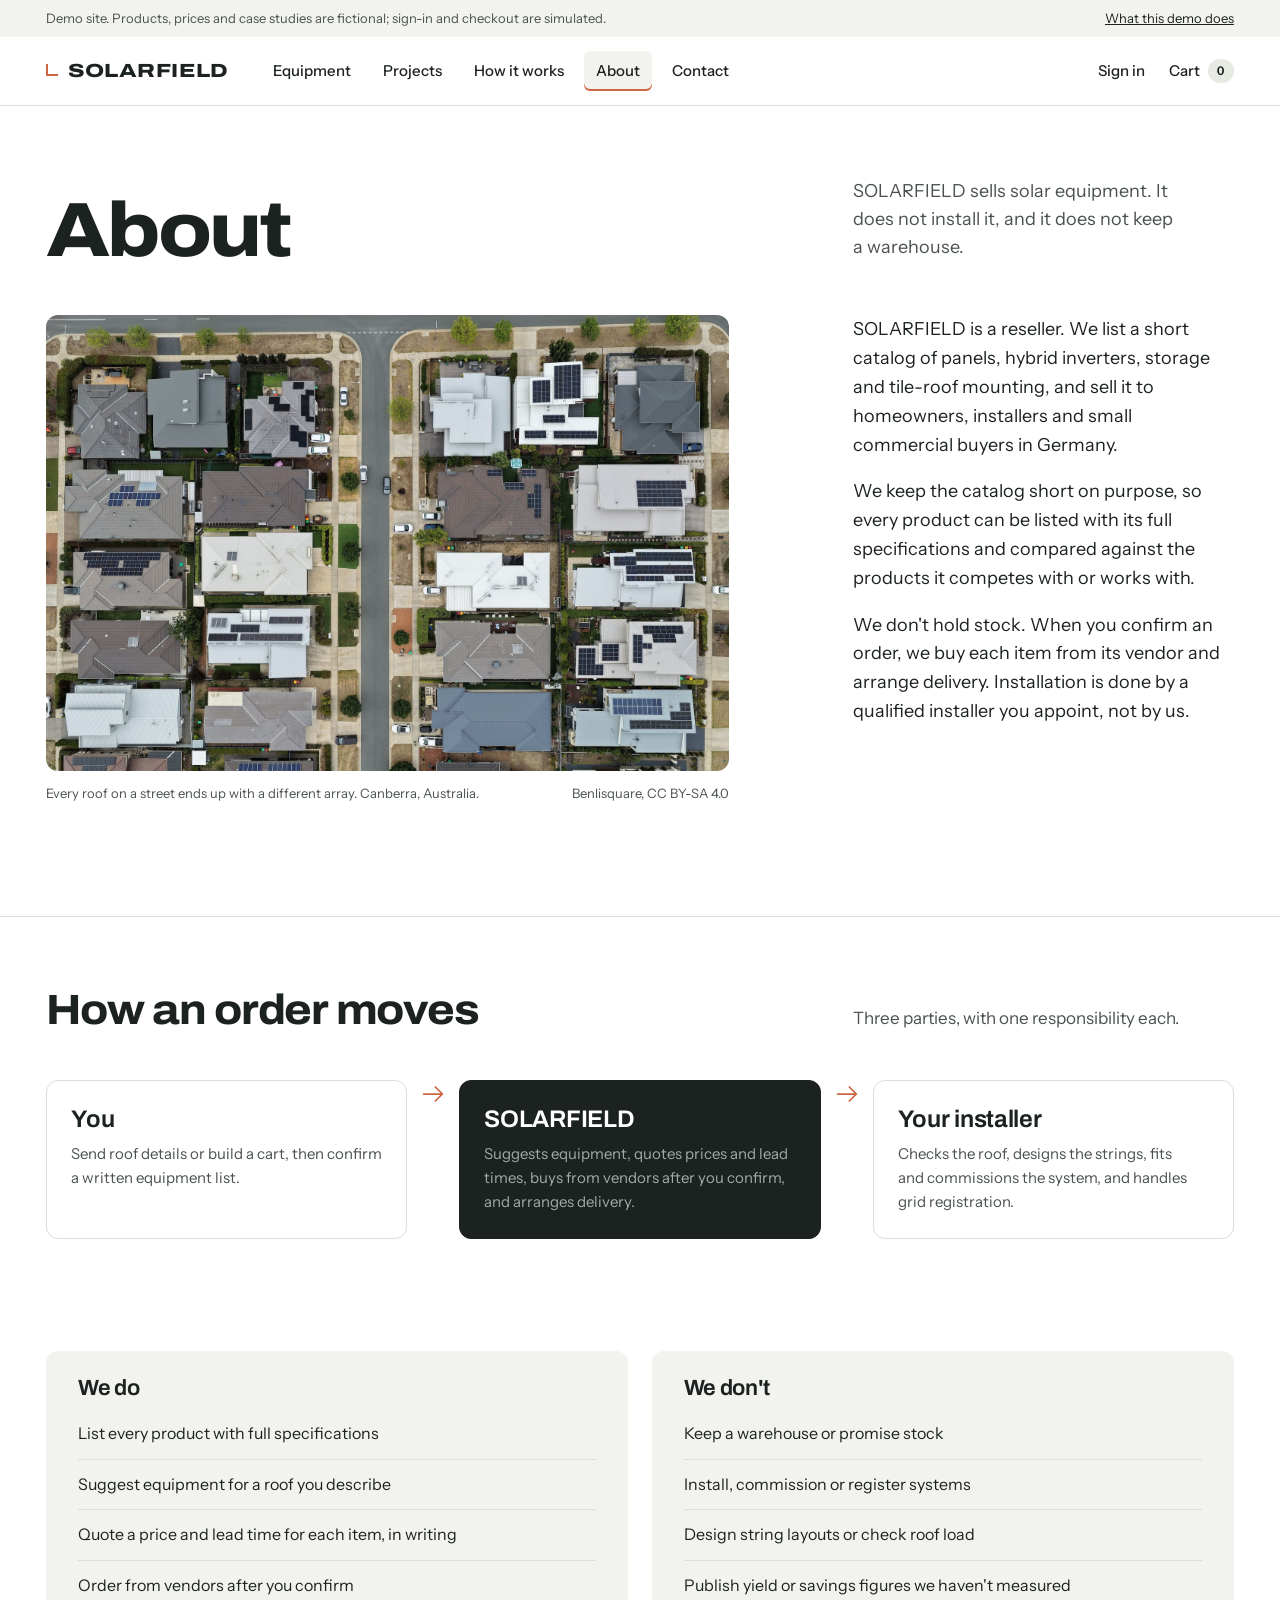
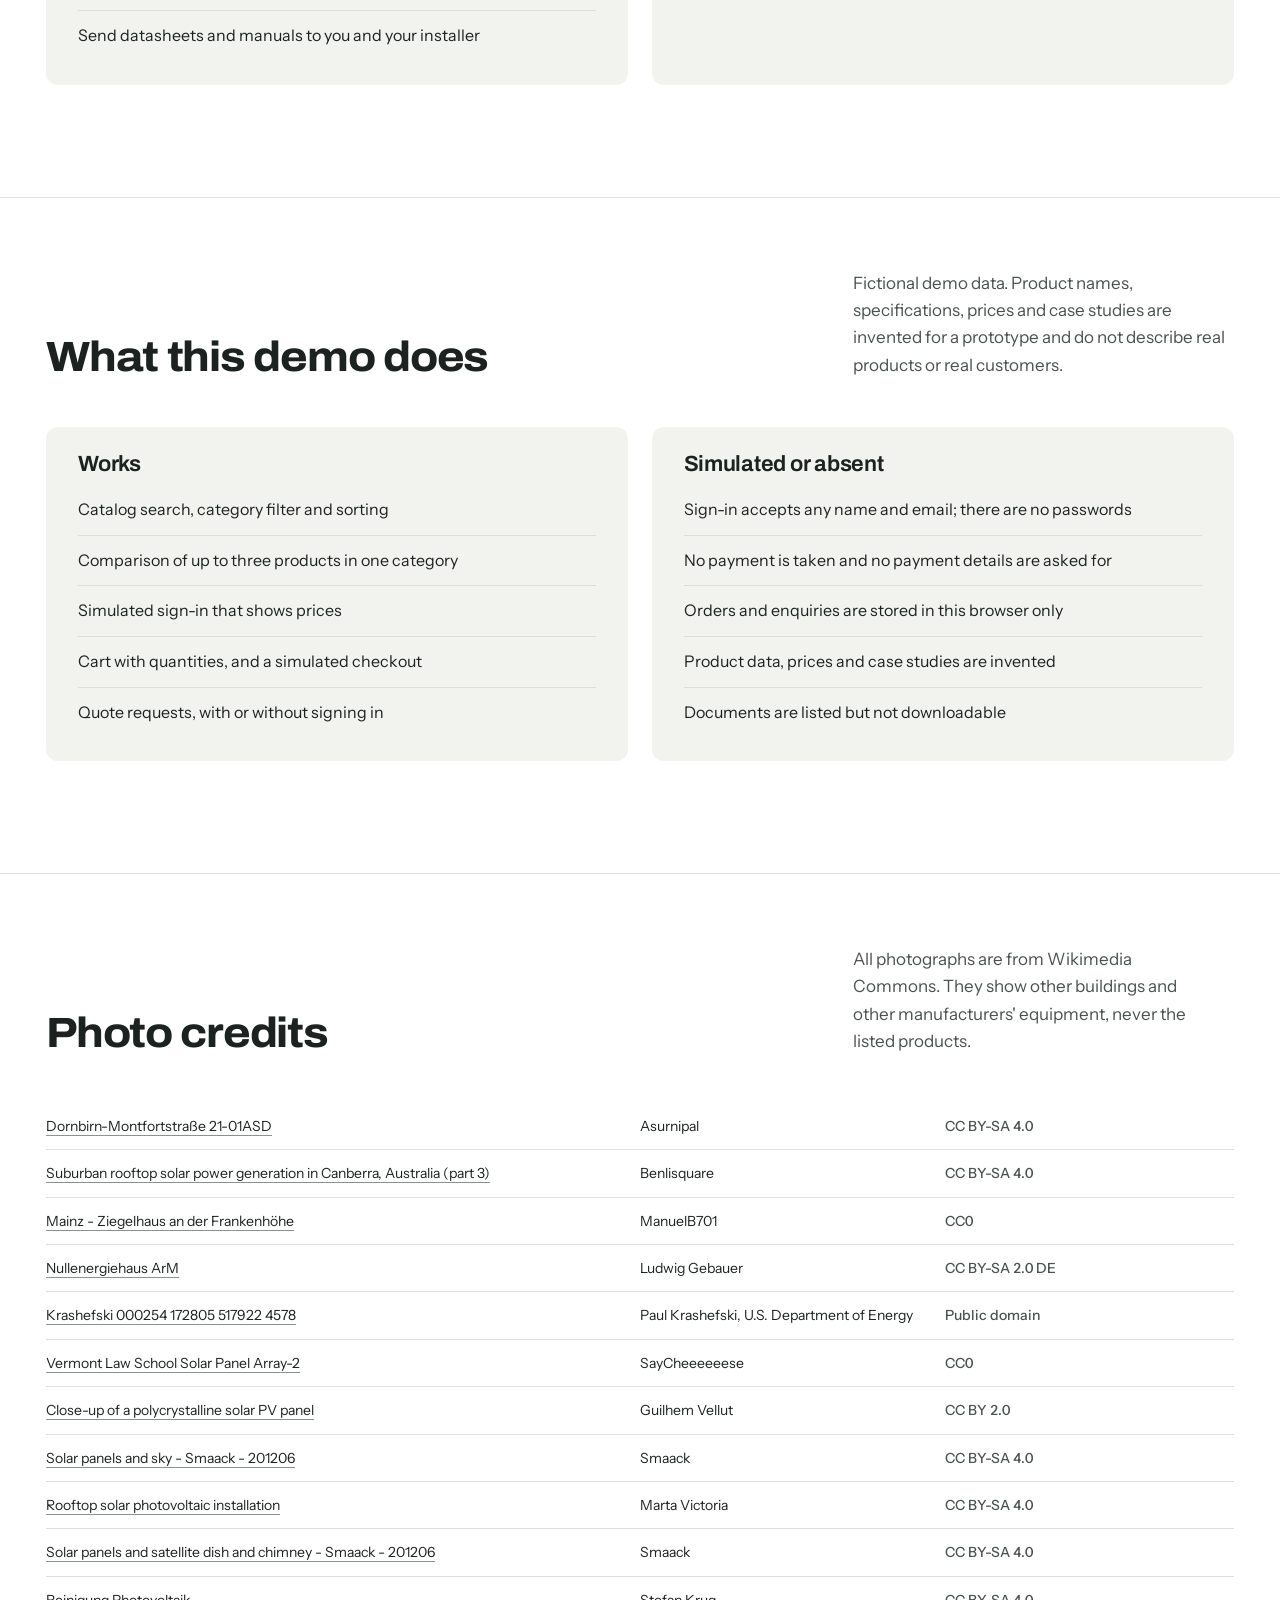
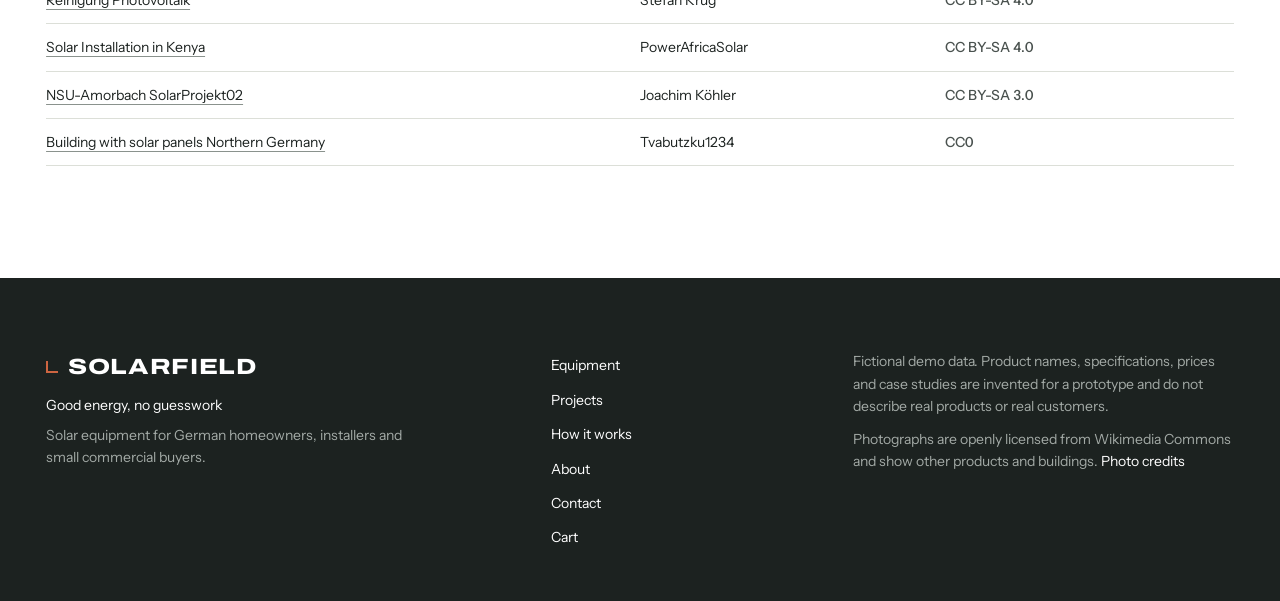
==== commit cfd2f91d: "Remake SOLARFIELD as a modern, tool-first site Replace the retro "survey plate" execution (chalk pap" ====
--- a/about.html
+++ b/about.html
@@ -8,7 +8,7 @@
 <link rel="icon" href="img/favicon.svg" type="image/svg+xml">
 <link rel="preconnect" href="https://fonts.googleapis.com">
 <link rel="preconnect" href="https://fonts.gstatic.com" crossorigin>
-<link href="https://fonts.googleapis.com/css2?family=Archivo:wdth,wght@62..125,400..900&family=IBM+Plex+Mono:wght@400;500&family=Instrument+Sans:wght@400..700&display=swap" rel="stylesheet">
+<link href="https://fonts.googleapis.com/css2?family=Archivo:wdth,wght@62..125,400..900&family=Instrument+Sans:wght@400..700&display=swap" rel="stylesheet">
 <link rel="stylesheet" href="css/style.css">
 </head>
 <body>
--- a/css/style.css
+++ b/css/style.css
@@ -1,37 +1,48 @@
-/* SOLARFIELD — survey-plate direction. Tokens first; nothing below hard-codes a colour. */
+/* SOLARFIELD — roof-planner direction (remake). Tokens first; nothing below hard-codes a colour. */
 :root {
-  --chalk: #F4F1E9;
-  --chalk-2: #EAE6DB;
-  --paper: #FAF8F3;
+  --ground: #FFFFFF;
+  --mist: #F2F3EF;
+  --mist-2: #E7E9E3;
+  --line: #DCDFD8;
+  --line-strong: #8A928D;   /* input borders: 3:1 against white */
   --ink: #1C2220;
   --ink-2: #4A524F;
+  --ink-hover: #2F3734;
+  --ink-raise: #262E2B;     /* surfaces inside the ink planner */
+  --ink-rule: #3A4441;
+  --ink-soft: #A3AAA6;      /* secondary text on ink, 6.8:1 */
   --copper: #CD6541;
-  --copper-ink: #A94A28; /* copper darkened for text on chalk (AA at 15px+) */
-  --stone: #C5C7BF;
+  --copper-hover: #DB7853;
+  --copper-ink: #A94A28;    /* copper text on white, 5.7:1 */
+  --copper-lite: #E2855F;   /* copper text on ink, 6.0:1 */
+  --copper-wash: #FBEFEA;
+  --on-copper: #121614;     /* text on the copper band, 4.8:1 */
+  --white: #FFFFFF;
 
   --f-display: "Archivo", "Helvetica Neue", Arial, sans-serif;
   --f-body: "Instrument Sans", "Helvetica Neue", Arial, sans-serif;
-  --f-mono: "IBM Plex Mono", ui-monospace, Menlo, monospace;
 
   --s1: 4px; --s2: 8px; --s3: 12px; --s4: 16px; --s5: 24px; --s6: 32px;
-  --s7: 48px; --s8: 72px; --s9: 112px; --s10: 160px;
+  --s7: 48px; --s8: 72px; --s9: 112px;
 
   --gutter: clamp(16px, 3.6vw, 56px);
   --gap: clamp(16px, 1.8vw, 24px);
   --max: 1440px;
-  --header-h: 64px;
-
-  --r-control: 2px;
+  --header-h: 68px;
+
+  --r-s: 6px;    /* controls, buttons */
+  --r-m: 12px;   /* photos, cards */
+  --r-l: 20px;   /* big panels */
   --ease: cubic-bezier(.2, .7, .2, 1);
 }
 
 *, *::before, *::after { box-sizing: border-box; }
-html { -webkit-text-size-adjust: 100%; }
+html { -webkit-text-size-adjust: 100%; scroll-behavior: smooth; }
 body {
   margin: 0;
-  background: var(--chalk);
+  background: var(--ground);
   color: var(--ink);
-  font: 400 17px/1.55 var(--f-body);
+  font: 400 17px/1.6 var(--f-body);
   text-rendering: optimizeLegibility;
   -webkit-font-smoothing: antialiased;
   overflow-x: hidden;
@@ -42,8 +53,8 @@
 p, li { text-wrap: pretty; }
 h1, h2, h3, h4 { margin: 0; font-family: var(--f-display); text-wrap: balance; }
 
-:focus-visible { outline: 2px solid var(--copper); outline-offset: 3px; }
-.skip { position: absolute; left: -999px; top: 8px; background: var(--ink); color: var(--chalk); padding: 8px 12px; z-index: 50; }
+:focus-visible { outline: 2px solid var(--copper); outline-offset: 2px; }
+.skip { position: absolute; left: -999px; top: 8px; background: var(--ink); color: var(--white); padding: 8px 12px; z-index: 50; border-radius: var(--r-s); }
 .skip:focus { left: 8px; }
 .visually-hidden { position: absolute !important; width: 1px; height: 1px; overflow: hidden; clip: rect(0 0 0 0); white-space: nowrap; }
 
@@ -52,74 +63,75 @@
 .grid { display: grid; grid-template-columns: repeat(12, minmax(0, 1fr)); column-gap: var(--gap); }
 .section { padding-block: var(--s9); }
 .section--tight { padding-block: var(--s8); }
-.rule { border-top: 1px solid var(--ink); }
-.rule-stone { border-top: 1px solid var(--stone); }
+.section--flush { padding-block: 0; }
+.section--top-0 { padding-top: 0; }
+.section--ruled { padding-top: var(--s8); }
+.rule { border-top: 1px solid var(--line); }
+.rule-stone { border-top: 1px solid var(--line); }
 
 /* ---------- Type ---------- */
 .display {
   font-family: var(--f-display);
-  font-variation-settings: "wdth" 100;
+  font-variation-settings: "wdth" 112;
   font-weight: 800;
-  font-size: clamp(46px, 7.8vw, 120px);
-  line-height: .9;
-  letter-spacing: -.04em;
+  font-size: clamp(44px, 5.4vw, 82px);
+  line-height: .95;
+  letter-spacing: -.035em;
 }
 .display span { display: block; }
 .h2 {
-  font-variation-settings: "wdth" 112;
-  font-weight: 700;
-  font-size: clamp(34px, 4.4vw, 66px);
-  line-height: .98;
-  letter-spacing: -.028em;
+  font-variation-settings: "wdth" 108;
+  font-weight: 750;
+  font-size: clamp(30px, 3.3vw, 50px);
+  line-height: 1.02;
+  letter-spacing: -.03em;
 }
 .h3 {
-  font-variation-settings: "wdth" 106;
+  font-variation-settings: "wdth" 100;
   font-weight: 650;
-  font-size: clamp(22px, 1.9vw, 28px);
-  line-height: 1.1;
+  font-size: clamp(20px, 1.6vw, 23px);
+  line-height: 1.2;
   letter-spacing: -.012em;
 }
-.eyebrow {
-  font: 600 13px/1.3 var(--f-body);
-  letter-spacing: .08em;
-  text-transform: uppercase;
-  margin: 0;
-}
-.lede { font-size: clamp(18px, 1.45vw, 21px); line-height: 1.5; max-width: 34ch; margin: 0; }
+.kicker { margin: 0; font: 600 15px/1.3 var(--f-body); color: var(--copper-ink); }
+.eyebrow { margin: 0; font: 600 15px/1.3 var(--f-body); color: var(--copper-ink); }
+.lede { font-size: clamp(18px, 1.4vw, 20px); line-height: 1.55; max-width: 40ch; margin: 0; }
 .body-copy { max-width: 62ch; }
 .body-copy p { margin: 0 0 1em; }
 .muted { color: var(--ink-2); }
 .flush { margin: 0; }
-.small { font-size: 14px; line-height: 1.45; }
-.mono { font-family: var(--f-mono); font-size: 13px; letter-spacing: 0; font-variant-numeric: tabular-nums; }
+.small { font-size: 14px; line-height: 1.5; }
+.val, .mono { font-variant-numeric: tabular-nums; font-weight: 500; }
 .num {
   font-family: var(--f-display);
-  font-variation-settings: "wdth" 80;
-  font-weight: 700;
+  font-variation-settings: "wdth" 100;
+  font-weight: 750;
   font-variant-numeric: tabular-nums;
-  letter-spacing: -.02em;
+  letter-spacing: -.025em;
 }
 
 /* ---------- Controls ---------- */
 .btn {
   display: inline-flex; align-items: center; justify-content: center; gap: 10px;
   min-height: 48px; padding: 12px 22px;
-  border: 1px solid var(--ink); border-radius: var(--r-control);
-  background: var(--ink); color: var(--chalk);
+  border: 1px solid var(--ink); border-radius: var(--r-s);
+  background: var(--ink); color: var(--white);
   font: 600 15px/1.2 var(--f-body);
   text-decoration: none; cursor: pointer;
   transition: background-color .16s var(--ease), border-color .16s var(--ease), color .16s var(--ease);
 }
-.btn:hover { background: var(--copper); border-color: var(--copper); color: var(--ink); }
-.btn--line { background: transparent; color: var(--ink); }
-.btn--line:hover { background: var(--ink); border-color: var(--ink); color: var(--chalk); }
+.btn:hover { background: var(--ink-hover); border-color: var(--ink-hover); }
+.btn--line { background: transparent; color: var(--ink); border-color: var(--line-strong); }
+.btn--line:hover { background: var(--mist); border-color: var(--ink); color: var(--ink); }
+.btn--copper { background: var(--copper); border-color: var(--copper); color: var(--on-copper); }
+.btn--copper:hover { background: var(--copper-hover); border-color: var(--copper-hover); color: var(--on-copper); }
 .btn--block { width: 100%; }
 .btn[disabled] { opacity: .45; cursor: not-allowed; }
 .btn svg { width: 18px; height: 18px; flex: none; }
 
 .link {
   color: inherit; text-decoration: underline; text-underline-offset: 4px;
-  text-decoration-thickness: 1px; text-decoration-color: var(--stone);
+  text-decoration-thickness: 1px; text-decoration-color: var(--line-strong);
   transition: text-decoration-color .16s;
 }
 .link:hover { text-decoration-color: var(--copper); }
@@ -131,16 +143,16 @@
 .field .err { font-size: 13px; color: var(--copper-ink); font-weight: 600; }
 .input, .select, .textarea {
   width: 100%; min-height: 48px; padding: 10px 12px;
-  background: var(--paper); border: 1px solid var(--stone); border-radius: var(--r-control);
-  transition: border-color .16s;
+  background: var(--ground); border: 1px solid var(--line-strong); border-radius: var(--r-s);
+  transition: border-color .16s, box-shadow .16s;
 }
 .input:hover, .select:hover, .textarea:hover { border-color: var(--ink-2); }
-.input:focus, .select:focus, .textarea:focus { outline: none; border-color: var(--ink); box-shadow: 0 0 0 2px var(--copper); }
-.input[aria-invalid="true"], .select[aria-invalid="true"] { border-color: var(--copper); }
+.input:focus, .select:focus, .textarea:focus { outline: none; border-color: var(--ink); box-shadow: 0 0 0 3px var(--copper); }
+.input[aria-invalid="true"], .select[aria-invalid="true"] { border-color: var(--copper-ink); }
 .textarea { min-height: 128px; resize: vertical; }
 .unit-input { position: relative; }
-.unit-input .input { padding-right: 52px; font-family: var(--f-mono); font-size: 15px; }
-.unit-input span { position: absolute; right: 12px; top: 50%; transform: translateY(-50%); font: 13px var(--f-mono); color: var(--ink-2); pointer-events: none; }
+.unit-input .input { padding-right: 48px; font-variant-numeric: tabular-nums; }
+.unit-input span { position: absolute; right: 14px; top: 50%; transform: translateY(-50%); font-size: 14px; color: var(--ink-2); pointer-events: none; }
 fieldset { border: 0; margin: 0; padding: 0; min-width: 0; }
 .choice { display: flex; align-items: flex-start; gap: 10px; font-size: 15px; cursor: pointer; padding: 6px 0; }
 .field > label.choice { font: 400 15px/1.45 var(--f-body); }
@@ -151,178 +163,228 @@
 .seg input { position: absolute; opacity: 0; pointer-events: none; }
 .seg label {
   display: inline-flex; align-items: center; gap: 8px;
-  min-height: 40px; padding: 8px 16px; border: 1px solid var(--stone); border-radius: 999px;
-  font-size: 15px; cursor: pointer; transition: background-color .16s, border-color .16s, color .16s;
+  min-height: 44px; padding: 8px 16px; border: 1px solid var(--line-strong); border-radius: 999px;
+  font-size: 15px; font-weight: 500; cursor: pointer; white-space: nowrap;
+  transition: background-color .16s, border-color .16s, color .16s;
 }
 .seg label:hover { border-color: var(--ink); }
-.seg input:checked + label { background: var(--ink); border-color: var(--ink); color: var(--chalk); }
+.seg input:checked + label { background: var(--ink); border-color: var(--ink); color: var(--white); }
 .seg input:focus-visible + label { outline: 2px solid var(--copper); outline-offset: 2px; }
-.seg .count { font: 12px var(--f-mono); opacity: .7; }
+.seg .count { font-size: 12px; opacity: .7; font-variant-numeric: tabular-nums; }
 
 /* ---------- Header ---------- */
-.site-header { position: sticky; top: 0; z-index: 20; background: var(--chalk); border-bottom: 1px solid var(--ink); }
+.demo-strip { background: var(--mist); color: var(--ink-2); font-size: 13px; }
+.demo-strip .wrap { display: flex; justify-content: space-between; gap: 16px; padding-block: 8px; }
+.demo-strip a { color: var(--ink); }
+
+.site-header { position: sticky; top: 0; z-index: 20; background: var(--ground); border-bottom: 1px solid var(--line); }
 .site-header .wrap { display: flex; align-items: center; gap: var(--s6); height: var(--header-h); }
 .wordmark {
   font-family: var(--f-display); font-variation-settings: "wdth" 125; font-weight: 800;
-  font-size: 19px; letter-spacing: .04em; text-decoration: none; white-space: nowrap;
-}
-.nav { display: flex; gap: var(--s5); margin-right: auto; }
-.nav a { text-decoration: none; font-size: 15px; padding: 6px 0; border-bottom: 2px solid transparent; }
-.nav a:hover { border-bottom-color: var(--stone); }
-.nav a[aria-current="page"] { border-bottom-color: var(--copper); }
-.tools { display: flex; align-items: center; gap: var(--s5); font-size: 15px; }
+  font-size: 19px; letter-spacing: .03em; text-decoration: none; white-space: nowrap;
+}
+.wordmark::before {
+  content: ""; display: inline-block; width: 12px; height: 12px; margin-right: 10px; vertical-align: 1px;
+  border-left: 2px solid var(--copper); border-bottom: 2px solid var(--copper);
+}
+.nav { display: flex; gap: var(--s2); margin-right: auto; }
+.nav a { text-decoration: none; font-size: 15px; font-weight: 500; padding: 8px 12px; border-radius: var(--r-s); transition: background-color .16s; }
+.nav a:hover { background: var(--mist); }
+.nav a[aria-current="page"] { background: var(--mist); box-shadow: inset 0 -2px 0 var(--copper); }
+.tools { display: flex; align-items: center; gap: var(--s5); font-size: 15px; font-weight: 500; }
 .tools a { text-decoration: none; }
 .tools a:hover { text-decoration: underline; text-underline-offset: 4px; }
 .cart-link { display: inline-flex; align-items: center; gap: 8px; }
 .cart-count {
-  min-width: 26px; height: 24px; padding: 0 6px; display: inline-grid; place-items: center;
-  font: 500 12px var(--f-mono); border: 1px solid var(--ink); border-radius: var(--r-control);
-}
-.cart-count.has { background: var(--ink); color: var(--chalk); }
+  min-width: 26px; height: 24px; padding: 0 7px; display: inline-grid; place-items: center;
+  font: 600 12px var(--f-body); font-variant-numeric: tabular-nums; background: var(--mist-2); border-radius: 999px;
+}
+.cart-count.has { background: var(--ink); color: var(--white); }
 .cart-count.tick { animation: tick .32s var(--ease); }
-@keyframes tick { 40% { background: var(--copper); border-color: var(--copper); color: var(--ink); } }
-.menu-btn { display: none; background: none; border: 1px solid var(--ink); border-radius: var(--r-control); min-height: 40px; padding: 0 12px; font-size: 14px; cursor: pointer; }
+@keyframes tick { 40% { background: var(--copper); color: var(--on-copper); transform: scale(1.15); } }
+.menu-btn { display: none; background: var(--ground); border: 1px solid var(--line-strong); border-radius: var(--r-s); min-height: 44px; padding: 0 14px; font-size: 14px; font-weight: 600; cursor: pointer; }
 .account-chip { display: inline-flex; gap: 6px; align-items: center; }
 .account-chip .dot { width: 8px; height: 8px; background: var(--copper); border-radius: 50%; }
 
-.demo-strip { background: var(--ink); color: var(--chalk); font-size: 13px; }
-.demo-strip .wrap { display: flex; justify-content: space-between; gap: 16px; padding-block: 7px; }
-.demo-strip a { color: var(--chalk); }
-
-/* ---------- Hero ---------- */
-.hero { padding-top: var(--s8); }
-.hero-copy { align-items: end; row-gap: var(--s6); }
-.hero-copy .eyebrow { grid-column: 1 / -1; margin-bottom: calc(var(--s2) * -1); }
-.hero-copy h1 { grid-column: 1 / -1; }
-.hero-copy .hero-side { grid-column: 7 / -1; display: grid; grid-template-columns: minmax(0, 1fr) auto; gap: var(--s5) var(--s6); align-items: end; }
-.hero-copy .hero-side .cta-row { flex-direction: column; align-items: stretch; }
+/* ---------- Hero + roof planner ---------- */
+.hero { padding-block: var(--s7) var(--s9); }
+.hero-grid { align-items: center; row-gap: var(--s7); }
+.hero-copy { grid-column: 1 / span 6; display: grid; gap: var(--s5); align-content: center; }
+.hero-copy .lede { color: var(--ink-2); }
+.hero-copy .cta-row { margin-top: var(--s2); }
 .cta-row { display: flex; flex-wrap: wrap; gap: var(--s3); align-items: center; }
 
-.plate { position: relative; margin: var(--s7) 0 0; }
-.plate-frame { position: relative; aspect-ratio: 16 / 7.6; overflow: hidden; background: var(--chalk-2); }
+.planner {
+  grid-column: 7 / -1; background: var(--ink); color: var(--white); border-radius: var(--r-l);
+  padding: clamp(20px, 2.2vw, 28px); display: grid; gap: var(--s4);
+  scroll-margin-top: calc(var(--header-h) + 16px);
+}
+.planner-head { display: grid; gap: 4px; }
+.planner-title { font-variation-settings: "wdth" 106; font-weight: 700; font-size: 22px; letter-spacing: -.015em; }
+.planner-sub { margin: 0; font-size: 14px; color: var(--ink-soft); }
+.planner-draw { background: var(--ink-raise); border-radius: var(--r-m); padding: var(--s3) var(--s2); }
+#roof-svg { display: block; width: 100%; height: auto; overflow: visible; }
+#roof-svg .face { fill: #2C3532; stroke: #5E6864; stroke-width: 1; }
+#roof-svg .clear { fill: none; stroke: #4E5854; stroke-width: 1; stroke-dasharray: 3 4; }
+#roof-svg .mod { fill: var(--mist); stroke: var(--ink); stroke-width: .75; transform-box: fill-box; transform-origin: center; }
+#roof-svg .dim { stroke: var(--copper); stroke-width: 2; fill: none; }
+#roof-svg .ext { stroke: #6B7571; stroke-width: 1; stroke-dasharray: 3 3; }
+#roof-svg .dim-tag rect { fill: var(--copper); }
+#roof-svg .dim-tag text { fill: var(--on-copper); font: 650 13px var(--f-display); font-variant-numeric: tabular-nums; }
+#roof-svg .edge-label { fill: var(--ink-soft); font: 500 12px var(--f-body); }
+#roof-svg .empty-msg { fill: var(--ink-soft); font: 500 14px var(--f-body); }
+#roof-svg.intro .dim { stroke-dasharray: 1; animation: draw 600ms var(--ease) both; }
+#roof-svg.intro .dim-tag { animation: tagin 240ms var(--ease) both 520ms; }
+#roof-svg.intro .mod { animation: modin 280ms var(--ease) both; animation-delay: calc(min(var(--i), 60) * 18ms + 380ms); }
+@keyframes modin { from { opacity: 0; transform: scale(.7); } to { opacity: 1; transform: none; } }
+
+.planner-inputs { display: grid; grid-template-columns: 1fr 1fr auto; gap: var(--s4); align-items: end; }
+.planner .field > label, .planner .label { color: var(--ink-soft); font-weight: 500; }
+.planner .input { background: var(--ink-raise); border-color: var(--ink-rule); color: var(--white); font: 600 18px var(--f-display); font-variant-numeric: tabular-nums; }
+.planner .input:hover { border-color: var(--ink-soft); }
+.planner .input:focus { border-color: var(--copper); box-shadow: 0 0 0 1px var(--copper); }
+.planner .unit-input span { color: var(--ink-soft); }
+.planner .seg { flex-wrap: nowrap; }
+.planner .seg label { border-color: var(--ink-rule); color: var(--white); padding-inline: 14px; min-height: 48px; }
+.planner .seg label:hover { border-color: var(--ink-soft); }
+.planner .seg input:checked + label { background: var(--copper); border-color: var(--copper); color: var(--on-copper); }
+
+.readout { margin: 0; display: grid; grid-template-columns: repeat(3, minmax(0, 1fr)); border-top: 1px solid var(--ink-rule); }
+.readout > div { padding: var(--s4) var(--s4) 0 0; }
+.readout > div + div { padding-left: var(--s4); border-left: 1px solid var(--ink-rule); }
+.readout dt { font-size: 13px; color: var(--ink-soft); }
+.readout dd { margin: 4px 0 0; font: 750 clamp(26px, 2.6vw, 40px)/1 var(--f-display); font-variation-settings: "wdth" 100; font-variant-numeric: tabular-nums; letter-spacing: -.025em; }
+.readout dd small { font: 500 14px var(--f-body); color: var(--ink-soft); margin-left: 6px; letter-spacing: 0; }
+.planner-foot { display: grid; grid-template-columns: auto 1fr; gap: var(--s4) var(--s5); align-items: center; }
+.planner-note { margin: 0; font-size: 13px; line-height: 1.45; color: var(--ink-soft); }
+
+/* ---------- Aerial plate ---------- */
+.aerial { padding-bottom: var(--s9); }
+.aerial-head { display: grid; grid-template-columns: repeat(12, minmax(0, 1fr)); column-gap: var(--gap); row-gap: var(--s3); align-items: end; margin-bottom: var(--s6); }
+.aerial-head h2 { grid-column: 1 / span 7; }
+.aerial-head p { grid-column: 9 / -1; margin: 0; }
+.plate { position: relative; margin: 0; }
+.plate-frame { position: relative; aspect-ratio: 16 / 7; overflow: hidden; background: var(--mist); max-width: calc(var(--max) - 2 * 24px); margin-inline: auto; border-radius: var(--r-l); }
+@media (max-width: 1488px) { .plate-frame { margin-inline: var(--gutter); } }
 .plate-frame img, .plate-frame svg { position: absolute; inset: 0; width: 100%; height: 100%; }
 .plate-frame img { object-fit: cover; }
-.photo { filter: saturate(.8) contrast(1.03) brightness(1.02); }
 .plate figcaption, .fig-cap {
   display: flex; justify-content: space-between; gap: var(--s4); flex-wrap: wrap;
   padding-top: var(--s3); font-size: 13px; color: var(--ink-2);
 }
 
-/* measurement overlay */
+/* measurement overlay on the photo */
 .measure line, .measure path, .measure rect { vector-effect: non-scaling-stroke; }
 .measure .dim { stroke: var(--copper); stroke-width: 2.5; fill: none; }
-.measure .ext { stroke: var(--chalk); stroke-width: 1.25; stroke-dasharray: 5 4; }
-.measure .zone { stroke: var(--copper); stroke-width: 2.5; fill: rgba(205, 101, 65, .14); }
+.measure .ext { stroke: var(--white); stroke-width: 1.25; stroke-dasharray: 5 4; }
+.measure .zone { stroke: var(--copper); stroke-width: 2.5; fill: rgba(205, 101, 65, .16); }
 .measure .tag rect { fill: var(--ink); }
-.measure .tag text { fill: var(--chalk); font: 500 22px var(--f-mono); }
+.measure .tag text { fill: var(--white); font: 600 22px var(--f-display); }
 .measure .tag.cu rect { fill: var(--copper); }
-.measure .tag.cu text { fill: var(--ink); }
+.measure .tag.cu text { fill: var(--on-copper); }
 .measure .draw { stroke-dasharray: 1; stroke-dashoffset: 0; }
 .js .measure .draw { animation: draw 900ms var(--ease) both; animation-delay: var(--d, 0ms); }
 .js .measure .tag { animation: tagin 300ms var(--ease) both; animation-delay: calc(var(--d, 0ms) + 650ms); }
 @keyframes draw { from { stroke-dashoffset: 1; } to { stroke-dashoffset: 0; } }
 @keyframes tagin { from { opacity: 0; } to { opacity: 1; } }
 
-/* ---------- Ledger (categories, catalog) ---------- */
-.ledger { list-style: none; margin: 0; padding: 0; border-top: 1px solid var(--ink); }
-.ledger > li { border-bottom: 1px solid var(--stone); }
-.ledger > li:last-child { border-bottom-color: var(--ink); }
-.ledger-row {
-  display: grid; grid-template-columns: repeat(12, minmax(0, 1fr)); column-gap: var(--gap);
-  align-items: center; padding: var(--s5) 0; text-decoration: none;
-  transition: background-color .16s;
-}
-a.ledger-row:hover { background: var(--chalk-2); }
-a.ledger-row:hover .ledger-name { text-decoration: underline; text-decoration-thickness: 2px; text-underline-offset: 6px; text-decoration-color: var(--copper); }
-.ledger-name {
-  grid-column: 1 / span 4; font-family: var(--f-display); font-variation-settings: "wdth" 112;
-  font-weight: 700; font-size: clamp(26px, 2.7vw, 42px); line-height: 1; letter-spacing: -.025em;
-}
-.ledger-text { grid-column: 5 / span 4; margin: 0; color: var(--ink-2); font-size: 16px; max-width: 46ch; }
-.ledger-range { grid-column: 9 / span 2; }
-.ledger-range .mono { display: block; }
-.ledger-range .big { font-size: 20px; color: var(--ink); }
-.ledger-swatch { grid-column: 11 / span 2; aspect-ratio: 16 / 10; overflow: hidden; background: var(--chalk-2); }
-.ledger-swatch img { width: 100%; height: 100%; object-fit: cover; }
-
-/* ---------- Spec tables ---------- */
-.table-frame { overflow-x: auto; border-top: 1px solid var(--ink); border-bottom: 1px solid var(--ink); -webkit-overflow-scrolling: touch; }
+/* ---------- Categories ---------- */
+.sec-head { display: grid; grid-template-columns: repeat(12, minmax(0, 1fr)); column-gap: var(--gap); margin-bottom: var(--s7); row-gap: var(--s3); align-items: end; }
+.sec-head > :first-child { grid-column: 1 / span 7; }
+.sec-head > :last-child { grid-column: 9 / -1; margin: 0; }
+.cats { list-style: none; margin: 0; padding: 0; display: grid; grid-template-columns: repeat(4, minmax(0, 1fr)); gap: var(--s6) var(--gap); }
+.cat { display: grid; gap: var(--s2); text-decoration: none; align-content: start; }
+.cat-img { display: block; aspect-ratio: 4 / 5; border-radius: var(--r-m); overflow: hidden; background: var(--mist); margin-bottom: var(--s3); }
+.cat-img img { width: 100%; height: 100%; object-fit: cover; transition: transform .4s var(--ease); }
+.cat:hover .cat-img img { transform: scale(1.03); }
+.cat-name { font-family: var(--f-display); font-variation-settings: "wdth" 106; font-weight: 700; font-size: 22px; letter-spacing: -.015em; line-height: 1.15; }
+.cat:hover .cat-name { text-decoration: underline; text-decoration-color: var(--copper); text-decoration-thickness: 2px; text-underline-offset: 5px; }
+.cat-range { font-size: clamp(30px, 2.8vw, 42px); line-height: 1; }
+.cat-range small { font: 500 15px var(--f-body); color: var(--ink-2); margin-left: 6px; letter-spacing: 0; }
+.cat-text { font-size: 15px; color: var(--ink-2); line-height: 1.5; }
+.cat-count { font-size: 14px; font-weight: 600; color: var(--copper-ink); }
+
+/* list used by the catalog */
+.ledger { list-style: none; margin: 0; padding: 0; display: grid; gap: var(--s3); }
+
+/* ---------- Panels and spec tables ---------- */
+.panel { background: var(--mist); border-radius: var(--r-l); padding: clamp(24px, 4vw, 64px); }
+.decide { display: grid; grid-template-columns: repeat(12, minmax(0, 1fr)); column-gap: var(--gap); row-gap: var(--s6); align-items: start; }
+.decide-head { grid-column: 1 / span 4; }
+.decide-head p { margin: var(--s4) 0 0; color: var(--ink-2); max-width: 36ch; }
+.decide-body { grid-column: 6 / -1; }
+
+.table-frame { overflow-x: auto; background: var(--ground); border: 1px solid var(--line); border-radius: var(--r-m); padding: 4px var(--s5); -webkit-overflow-scrolling: touch; }
+.panel .table-frame { border-color: transparent; }
 .spec-table { width: 100%; border-collapse: collapse; font-size: 15px; }
-.spec-table caption { text-align: left; padding: var(--s3) 0; font-weight: 600; caption-side: top; }
-.spec-table th, .spec-table td { text-align: left; padding: 13px 16px 13px 0; border-bottom: 1px solid var(--stone); vertical-align: baseline; }
+.spec-table caption { text-align: left; padding: var(--s4) 0 var(--s2); font: 650 17px var(--f-display); caption-side: top; }
+.spec-table th, .spec-table td { text-align: left; padding: 14px 20px 14px 0; border-bottom: 1px solid var(--line); vertical-align: baseline; }
 .spec-table tr:last-child > * { border-bottom: 0; }
-.spec-table thead th { font-weight: 600; font-size: 14px; color: var(--ink-2); border-bottom: 1px solid var(--ink); padding-top: 14px; white-space: nowrap; }
-.spec-table tbody th { font-weight: 500; }
-.spec-table td { font-family: var(--f-mono); font-size: 14px; font-variant-numeric: tabular-nums; white-space: nowrap; }
-.spec-table td .u { color: var(--ink-2); margin-left: 4px; }
-.spec-table .best { color: var(--copper-ink); font-weight: 600; }
-.spec-table a:not(.lock) { font-family: var(--f-display); font-variation-settings: "wdth" 112; font-weight: 700; font-size: 18px; text-decoration: none; }
+.spec-table thead th { font-weight: 600; font-size: 14px; color: var(--ink-2); padding-top: 18px; white-space: nowrap; }
+.spec-table tbody th { font-weight: 500; color: var(--ink-2); }
+.spec-table td { font-size: 16px; font-weight: 500; font-variant-numeric: tabular-nums; white-space: nowrap; }
+.spec-table td .u { color: var(--ink-2); margin-left: 4px; font-weight: 400; font-size: 14px; }
+.spec-table .best { color: var(--copper-ink); font-weight: 700; }
+.spec-table a:not(.lock) { font-family: var(--f-display); font-variation-settings: "wdth" 106; font-weight: 700; font-size: 19px; color: var(--ink); text-decoration: none; letter-spacing: -.01em; }
 .spec-table a:not(.lock):hover { text-decoration: underline; text-underline-offset: 4px; text-decoration-color: var(--copper); }
 .spec-groups .spec-table th { width: 50%; }
-.spec-table .sticky { position: sticky; left: 0; background: var(--chalk); z-index: 1; }
+.spec-table .sticky { position: sticky; left: 0; background: var(--ground); z-index: 1; }
 
 /* price gate */
 .lock {
-  display: inline-flex; align-items: center; gap: 8px;
-  font: 500 13px var(--f-body); color: var(--ink-2); text-decoration: none;
-  border-bottom: 1px dashed var(--ink-2); padding-bottom: 1px; white-space: nowrap;
+  display: inline-flex; align-items: center; gap: 6px;
+  font: 600 13px var(--f-body); color: var(--ink-2); text-decoration: none;
+  background: var(--mist); padding: 5px 10px; border-radius: var(--r-s); white-space: nowrap;
+  transition: background-color .16s, color .16s;
 }
 .lock svg { width: 14px; height: 14px; }
-.lock:hover { color: var(--ink); border-bottom-color: var(--copper); }
-.price { font-family: var(--f-mono); font-weight: 500; color: var(--ink); white-space: nowrap; }
+a.lock:hover { color: var(--ink); background: var(--mist-2); }
+.price { font-family: var(--f-display); font-variation-settings: "wdth" 100; font-weight: 700; font-variant-numeric: tabular-nums; color: var(--ink); white-space: nowrap; }
 .price.fresh { animation: tagin .2s var(--ease); }
-
-/* ---------- Home sections ---------- */
-.section--ruled { padding-top: var(--s8); }
-.sec-head { margin-bottom: var(--s7); row-gap: var(--s4); align-items: end; }
-.sec-head > :first-child { grid-column: 1 / span 7; }
-.sec-head > :last-child { grid-column: 9 / -1; margin: 0; }
 .table-note { margin-top: var(--s3); }
-.decide { row-gap: var(--s7); }
-.decide-head { grid-column: 1 / span 4; position: sticky; top: calc(var(--header-h) + 32px); align-self: start; }
-.decide-head p { margin-top: var(--s5); }
-.decide-body { grid-column: 6 / -1; }
-
-.duo { row-gap: var(--s7); align-items: end; }
+
+/* ---------- Home: product spread ---------- */
+.duo { row-gap: var(--s7); align-items: start; }
 .duo-wide { grid-column: 1 / span 7; }
 .duo-narrow { grid-column: 9 / -1; }
 .duo figure, .fig { margin: 0; }
 .duo-wide .img-frame { aspect-ratio: 4 / 3; }
-.duo-narrow .img-frame { aspect-ratio: 3 / 4; }
-.img-frame { overflow: hidden; background: var(--chalk-2); }
+.duo-narrow .img-frame { aspect-ratio: 4 / 5; }
+.img-frame { overflow: hidden; background: var(--mist); border-radius: var(--r-m); }
 .img-frame img { width: 100%; height: 100%; object-fit: cover; }
-.product-plate { display: grid; gap: var(--s3); padding-top: var(--s4); }
-.product-plate .kv { display: flex; justify-content: space-between; gap: 12px; border-top: 1px solid var(--stone); padding-top: 10px; }
+.product-plate { display: grid; gap: var(--s3); padding-top: var(--s5); }
+.plate-pair { display: grid; gap: var(--s2); }
+.product-plate .kv { display: flex; justify-content: space-between; align-items: center; gap: 12px; border-top: 1px solid var(--line); padding-top: 10px; font-size: 15px; }
 .product-plate h3 a { text-decoration: none; }
 .product-plate h3 a:hover { text-decoration: underline; text-underline-offset: 5px; text-decoration-color: var(--copper); }
 
-.steps { list-style: none; margin: 0; padding: 0; display: grid; grid-template-columns: repeat(4, minmax(0, 1fr)); column-gap: var(--gap); counter-reset: none; }
-.steps li { border-top: 1px solid var(--ink); padding-top: var(--s4); display: grid; gap: var(--s3); align-content: start; position: relative; }
-.steps .num { font-size: 56px; line-height: 1; }
+/* ---------- Home: process track ---------- */
+.steps { list-style: none; margin: 0; padding: 0; display: grid; grid-template-columns: repeat(4, minmax(0, 1fr)); column-gap: var(--s6); }
+.steps li { position: relative; padding-top: 64px; display: grid; gap: var(--s3); align-content: start; }
+.steps li::before { content: ""; position: absolute; top: 21px; left: 52px; right: calc(var(--s6) * -1 + 8px); height: 2px; background: var(--copper); }
+.steps li:last-child::before { display: none; }
+.step-num {
+  position: absolute; top: 0; left: 0; width: 44px; height: 44px; border-radius: 50%;
+  display: grid; place-items: center; background: var(--ink); color: var(--white);
+  font: 750 18px var(--f-display); font-variant-numeric: tabular-nums;
+}
 .steps p { margin: 0; font-size: 16px; }
-.steps .caveat { font-size: 14px; color: var(--ink-2); border-left: 1px solid var(--stone); padding-left: 12px; }
-
-.endcta { background: var(--ink); color: var(--chalk); }
-.endcta .grid { row-gap: var(--s6); align-items: start; }
-.endcta h2 { grid-column: 1 / span 6; }
-.endcta .lede { grid-column: 1 / span 5; color: var(--stone); max-width: 40ch; }
-.endcta form { grid-column: 8 / -1; grid-row: 1 / span 2; display: grid; grid-template-columns: 1fr 1fr; gap: var(--s4); }
-.endcta .field > label { color: var(--chalk); }
-.endcta .input { background: transparent; border-color: var(--ink-2); color: var(--chalk); }
-.endcta .input:hover { border-color: var(--stone); }
-.endcta .input:focus { border-color: var(--chalk); }
-.endcta .unit-input span { color: var(--stone); }
-.endcta .full { grid-column: 1 / -1; }
-.endcta .btn { background: var(--chalk); color: var(--ink); border-color: var(--chalk); }
-.endcta .btn:hover { background: var(--copper); border-color: var(--copper); }
-.endcta .measure-hint { color: var(--stone); font-size: 13px; margin: 0; }
-.endcta .measure-hint b { color: var(--copper); font-weight: 600; }
+.steps .caveat { font-size: 14px; color: var(--ink-2); background: var(--mist); border-radius: var(--r-s); padding: 10px 12px; }
+
+/* ---------- Home: copper band ---------- */
+.endcta { background: var(--copper); color: var(--on-copper); padding-block: var(--s9); }
+.endcta-inner { display: grid; grid-template-columns: repeat(12, minmax(0, 1fr)); column-gap: var(--gap); row-gap: var(--s5); align-items: end; }
+.endcta h2 { grid-column: 1 / span 7; grid-row: 1 / span 2; font-size: clamp(38px, 5.4vw, 80px); line-height: .96; letter-spacing: -.035em; font-variation-settings: "wdth" 112; font-weight: 800; }
+.endcta .lede { grid-column: 9 / -1; max-width: 36ch; }
+.endcta .cta-row { grid-column: 9 / -1; }
+.endcta .btn--line { border-color: var(--on-copper); color: var(--on-copper); }
+.endcta .btn--line:hover { background: var(--on-copper); color: var(--white); }
 
 /* ---------- Page heads ---------- */
-.page-head { padding: var(--s8) 0 var(--s6); }
+.page-head { padding: var(--s8) 0 var(--s7); }
 .page-head .grid { align-items: end; row-gap: var(--s4); }
-.page-head h1 { grid-column: 1 / span 7; font-variation-settings: "wdth" 125; font-weight: 800; font-size: clamp(44px, 6.4vw, 104px); line-height: .92; letter-spacing: -.035em; }
-.page-head .lede { grid-column: 9 / -1; padding-bottom: 6px; }
+.page-head h1 { grid-column: 1 / span 7; font-variation-settings: "wdth" 112; font-weight: 800; font-size: clamp(44px, 6vw, 92px); line-height: .94; letter-spacing: -.035em; }
+.page-head .lede { grid-column: 9 / -1; padding-bottom: 6px; color: var(--ink-2); }
 .crumbs { font-size: 14px; color: var(--ink-2); margin-bottom: var(--s5); display: flex; gap: 8px; flex-wrap: wrap; }
 .crumbs a { color: inherit; }
 
@@ -336,72 +398,77 @@
 .cat-list { display: grid; gap: 2px; }
 .cat-list input { position: absolute; opacity: 0; pointer-events: none; }
 .cat-list label {
-  display: flex; justify-content: space-between; align-items: baseline; gap: 12px;
-  padding: 10px 0; border-bottom: 1px solid var(--stone); cursor: pointer; font-size: 16px;
-}
-.cat-list label:hover { color: var(--ink); border-bottom-color: var(--ink-2); }
-.cat-list input:checked + label { font-weight: 600; border-bottom: 2px solid var(--copper); }
+  display: flex; justify-content: space-between; align-items: center; gap: 12px; min-height: 44px;
+  padding: 10px 12px; border-radius: var(--r-s); cursor: pointer; font-size: 16px; transition: background-color .16s;
+}
+.cat-list label:hover { background: var(--mist); }
+.cat-list input:checked + label { background: var(--ink); color: var(--white); font-weight: 600; }
+.cat-list input:checked + label .count { color: var(--ink-soft); }
 .cat-list input:focus-visible + label { outline: 2px solid var(--copper); outline-offset: 2px; }
-.cat-list .count { font: 12px var(--f-mono); color: var(--ink-2); }
-.results-bar { display: flex; justify-content: space-between; align-items: baseline; gap: var(--s4); padding-bottom: var(--s3); flex-wrap: wrap; }
+.cat-list .count { font-size: 13px; color: var(--ink-2); font-variant-numeric: tabular-nums; }
+.results-bar { display: flex; justify-content: space-between; align-items: baseline; gap: var(--s4); padding-bottom: var(--s4); flex-wrap: wrap; }
 .results-bar .clear { color: var(--ink-2); }
 
-.item { display: grid; grid-template-columns: 132px minmax(0, 1fr) auto; gap: var(--s5); padding: var(--s5) 0; align-items: start; }
-.item-swatch { aspect-ratio: 1; overflow: hidden; background: var(--chalk-2); display: block; }
+.item {
+  display: grid; grid-template-columns: 132px minmax(0, 1fr) auto; gap: var(--s5); padding: var(--s4);
+  align-items: start; border: 1px solid var(--line); border-radius: var(--r-m); transition: border-color .16s;
+}
+.item:hover { border-color: var(--line-strong); }
+.item-swatch { aspect-ratio: 1; overflow: hidden; background: var(--mist); display: block; border-radius: 8px; }
 .item-swatch img { width: 100%; height: 100%; object-fit: cover; }
-.item-main { display: grid; gap: 8px; min-width: 0; }
-.item-cat { font-size: 13px; color: var(--ink-2); }
-.item-name { font-family: var(--f-display); font-variation-settings: "wdth" 112; font-weight: 700; font-size: clamp(24px, 2.2vw, 32px); line-height: 1; letter-spacing: -.02em; text-decoration: none; }
+.item-main { display: grid; gap: 6px; min-width: 0; align-content: start; }
+.item-cat { font-size: 13px; font-weight: 600; color: var(--copper-ink); }
+.item-name { font-family: var(--f-display); font-variation-settings: "wdth" 108; font-weight: 750; font-size: clamp(22px, 2vw, 30px); line-height: 1.05; letter-spacing: -.02em; text-decoration: none; }
 .item-name:hover { text-decoration: underline; text-underline-offset: 5px; text-decoration-color: var(--copper); }
 .item-summary { margin: 0; font-size: 15px; color: var(--ink-2); max-width: 56ch; }
 .item-specs { display: flex; flex-wrap: wrap; gap: 6px 20px; margin: 4px 0 0; padding: 0; list-style: none; }
-.item-specs li { font: 13px var(--f-mono); }
-.item-specs li span { color: var(--ink-2); font-family: var(--f-body); margin-right: 6px; }
-.item-side { display: grid; gap: var(--s3); justify-items: end; text-align: right; min-width: 180px; }
-.item-key { font-size: 34px; line-height: 1; }
-.item-key small { font: 13px var(--f-mono); margin-left: 4px; letter-spacing: 0; }
-.cmp-toggle { display: inline-flex; gap: 8px; align-items: center; font-size: 14px; cursor: pointer; }
-.cmp-toggle input { accent-color: var(--ink); width: 16px; height: 16px; margin: 0; }
-mark { background: rgba(205, 101, 65, .22); color: inherit; padding: 0 1px; }
-
-.empty { padding: var(--s8) 0; border-top: 1px solid var(--ink); border-bottom: 1px solid var(--ink); display: grid; gap: var(--s4); justify-items: start; }
-.empty h2 { font-variation-settings: "wdth" 112; font-size: 28px; }
+.item-specs li { font-size: 14px; font-weight: 500; font-variant-numeric: tabular-nums; }
+.item-specs li span { color: var(--ink-2); font-weight: 400; margin-right: 6px; }
+.item-side { display: grid; gap: var(--s3); justify-items: end; text-align: right; min-width: 170px; }
+.item-key { font-size: 34px; line-height: 1; white-space: nowrap; }
+.item-key small { font: 500 14px var(--f-body); margin-left: 4px; letter-spacing: 0; color: var(--ink-2); }
+.cmp-toggle { display: inline-flex; gap: 8px; align-items: center; font-size: 14px; cursor: pointer; min-height: 32px; }
+.cmp-toggle input { accent-color: var(--ink); width: 18px; height: 18px; margin: 0; }
+mark { background: var(--copper-wash); color: inherit; padding: 0 2px; border-radius: 3px; box-shadow: inset 0 -2px 0 var(--copper); }
+
+.empty { padding: var(--s7); background: var(--mist); border-radius: var(--r-m); display: grid; gap: var(--s4); justify-items: start; list-style: none; }
+.empty h2 { font-variation-settings: "wdth" 108; font-size: 28px; letter-spacing: -.02em; }
 
 .compare-bar {
   position: fixed; left: 0; right: 0; bottom: 0; z-index: 30;
-  background: var(--ink); color: var(--chalk); transform: translateY(100%); visibility: hidden;
+  background: var(--ink); color: var(--white); transform: translateY(100%); visibility: hidden;
   transition: transform .24s var(--ease), visibility 0s .24s;
 }
 .compare-bar.show { transform: none; visibility: visible; transition: transform .24s var(--ease); }
 .compare-bar .wrap { display: flex; gap: var(--s4); align-items: center; justify-content: space-between; min-height: 68px; flex-wrap: wrap; padding-block: 10px; }
-.compare-bar .btn { background: var(--chalk); color: var(--ink); border-color: var(--chalk); min-height: 44px; }
-.compare-bar .btn:hover { background: var(--copper); border-color: var(--copper); }
-.compare-bar .textbtn { color: var(--stone); text-decoration: underline; text-underline-offset: 4px; }
-.compare-bar .msg { color: var(--copper); font-size: 14px; }
+.compare-bar .btn { background: var(--copper); color: var(--on-copper); border-color: var(--copper); min-height: 44px; }
+.compare-bar .btn:hover { background: var(--copper-hover); border-color: var(--copper-hover); }
+.compare-bar .textbtn { color: var(--ink-soft); text-decoration: underline; text-underline-offset: 4px; min-height: 44px; }
+.compare-bar .msg { color: var(--copper-lite); font-size: 14px; }
 
 /* ---------- Product detail ---------- */
 .pdp { row-gap: var(--s7); padding-bottom: var(--s8); align-items: start; }
 .gallery { grid-column: 1 / span 7; display: grid; gap: var(--s3); }
-.gallery-main { aspect-ratio: 4 / 3; overflow: hidden; background: var(--chalk-2); }
+.gallery-main { aspect-ratio: 4 / 3; overflow: hidden; background: var(--mist); border-radius: var(--r-m); }
 .gallery-main img { width: 100%; height: 100%; object-fit: cover; }
 .thumbs { display: flex; gap: var(--s3); }
-.thumbs button { width: 88px; aspect-ratio: 1; padding: 0; border: 1px solid transparent; background: var(--chalk-2); cursor: pointer; overflow: hidden; }
-.thumbs button img { width: 100%; height: 100%; object-fit: cover; opacity: .75; transition: opacity .16s; }
-.thumbs button[aria-pressed="true"] { border-color: var(--ink); outline: 1px solid var(--ink); }
+.thumbs button { width: 88px; aspect-ratio: 1; padding: 0; border: 2px solid transparent; border-radius: 8px; background: var(--mist); cursor: pointer; overflow: hidden; }
+.thumbs button img { width: 100%; height: 100%; object-fit: cover; opacity: .7; transition: opacity .16s; }
+.thumbs button[aria-pressed="true"] { border-color: var(--copper); }
 .thumbs button[aria-pressed="true"] img, .thumbs button:hover img { opacity: 1; }
 .buy { grid-column: 9 / -1; display: grid; gap: var(--s5); position: sticky; top: calc(var(--header-h) + 24px); }
-.buy h1 { font-variation-settings: "wdth" 112; font-weight: 800; font-size: clamp(40px, 3.9vw, 60px); line-height: .92; letter-spacing: -.035em; }
-.keyspec { display: flex; align-items: baseline; gap: 10px; border-top: 1px solid var(--ink); border-bottom: 1px solid var(--stone); padding: var(--s4) 0; }
-.keyspec .num { font-size: 64px; line-height: .9; }
-.keyspec .mono { font-size: 15px; }
+.buy h1 { font-variation-settings: "wdth" 112; font-weight: 800; font-size: clamp(40px, 3.9vw, 60px); line-height: .94; letter-spacing: -.035em; }
+.keyspec { display: flex; align-items: baseline; gap: 10px; background: var(--mist); border-radius: var(--r-m); padding: var(--s4) var(--s5); }
+.keyspec .num { font-size: 60px; line-height: .9; }
+.keyspec .val { font-size: 16px; }
 .keyspec .lbl { margin-left: auto; font-size: 14px; color: var(--ink-2); }
 .price-box { display: grid; gap: var(--s4); }
 .price-line { display: flex; justify-content: space-between; align-items: baseline; gap: var(--s4); }
-.price-line .price { font-size: 30px; }
-.qty { display: inline-flex; border: 1px solid var(--stone); border-radius: var(--r-control); height: 48px; }
+.price-line .price { font-size: 32px; }
+.qty { display: inline-flex; border: 1px solid var(--line-strong); border-radius: var(--r-s); height: 48px; overflow: hidden; }
 .qty button { width: 44px; background: none; border: 0; cursor: pointer; font-size: 18px; }
-.qty button:hover { background: var(--chalk-2); }
-.qty input { width: 56px; border: 0; border-inline: 1px solid var(--stone); background: var(--paper); text-align: center; font: 15px var(--f-mono); -moz-appearance: textfield; }
+.qty button:hover { background: var(--mist); }
+.qty input { width: 56px; border: 0; border-inline: 1px solid var(--line); background: var(--ground); text-align: center; font-size: 15px; font-weight: 600; font-variant-numeric: tabular-nums; -moz-appearance: textfield; }
 .qty input::-webkit-inner-spin-button { -webkit-appearance: none; }
 .buy-row { display: flex; gap: var(--s3); }
 .buy-row .btn { flex: 1; }
@@ -410,21 +477,21 @@
 .gate-note { font-size: 14px; color: var(--ink-2); margin: 0; }
 .note-list { margin: 0; padding: 0; list-style: none; font-size: 14px; color: var(--ink-2); display: grid; gap: 6px; }
 .note-list li { padding-left: 16px; position: relative; }
-.note-list li::before { content: ""; position: absolute; left: 0; top: .62em; width: 7px; height: 1px; background: var(--ink-2); }
-
-.spec-groups { grid-column: 1 / span 7; display: grid; gap: var(--s7); }
+.note-list li::before { content: ""; position: absolute; left: 0; top: .6em; width: 6px; height: 6px; border-radius: 50%; background: var(--copper); }
+
+.spec-groups { grid-column: 1 / span 7; display: grid; gap: var(--s6); }
 .spec-side { grid-column: 9 / -1; display: grid; gap: var(--s6); align-content: start; }
-.doc-list { list-style: none; margin: 0; padding: 0; border-top: 1px solid var(--ink); }
-.doc-list li { display: flex; justify-content: space-between; gap: 12px; padding: 12px 0; border-bottom: 1px solid var(--stone); font-size: 15px; }
-.doc-list .mono { color: var(--ink-2); text-align: right; }
+.doc-list { list-style: none; margin: var(--s3) 0 0; padding: 0; }
+.doc-list li { display: flex; justify-content: space-between; gap: 12px; padding: 12px 0; border-bottom: 1px solid var(--line); font-size: 15px; }
+.doc-list .val { color: var(--ink-2); text-align: right; }
 
 /* ---------- Projects ---------- */
 .fiction {
   display: inline-flex; align-items: center; gap: 8px; font-size: 13px; font-weight: 600;
-  border: 1px solid var(--ink); padding: 4px 10px; border-radius: var(--r-control); width: max-content;
-}
-.fiction::before { content: ""; width: 8px; height: 8px; border: 1.5px solid var(--copper); transform: rotate(45deg); }
-.study { padding-block: var(--s8) var(--s9); border-top: 1px solid var(--ink); }
+  background: var(--copper-wash); color: var(--copper-ink); padding: 5px 12px; border-radius: 999px; width: max-content;
+}
+.fiction::before { content: ""; width: 7px; height: 7px; background: var(--copper); border-radius: 50%; }
+.study { padding-block: var(--s8) var(--s9); border-top: 1px solid var(--line); }
 .study .grid { row-gap: var(--s6); align-items: start; }
 .study-photo { margin: 0; }
 .study-photo .img-frame { aspect-ratio: 4 / 3; }
@@ -435,45 +502,52 @@
 .study-b .study-photo { grid-column: 7 / -1; grid-row: 1 / span 3; }
 .study-b .study-roof { grid-column: 1 / span 5; }
 .study-head { display: grid; gap: var(--s4); }
-.study-head h2 { font-size: clamp(30px, 3.3vw, 50px); }
-.study-roof dl { margin: 0; display: grid; grid-template-columns: auto 1fr; border-top: 1px solid var(--ink); }
-.study-roof dt, .study-roof dd { padding: 10px 0; border-bottom: 1px solid var(--stone); margin: 0; }
+.study-head h2 { font-size: clamp(30px, 3.2vw, 48px); }
+.study-roof dl { margin: 0; display: grid; grid-template-columns: auto 1fr; background: var(--mist); border-radius: var(--r-m); padding: 6px var(--s5); }
+.study-roof dt, .study-roof dd { padding: 11px 0; border-bottom: 1px solid var(--line); margin: 0; }
 .study-roof dt { font-size: 14px; color: var(--ink-2); padding-right: 24px; }
-.study-roof dd { font: 14px var(--f-mono); text-align: right; }
+.study-roof dd { font-size: 15px; font-weight: 600; font-variant-numeric: tabular-nums; text-align: right; }
+.study-roof dl > :nth-last-child(-n+1) { border-bottom: 0; }
 .study-detail { grid-column: 1 / -1; display: grid; grid-template-columns: repeat(12, minmax(0, 1fr)); column-gap: var(--gap); row-gap: var(--s6); margin-top: var(--s6); }
-.study-detail .decisions { grid-column: 1 / span 6; }
-.study-detail .kit { grid-column: 8 / -1; }
+.study-detail .decisions { grid-column: 1 / span 5; }
+.study-detail .kit { grid-column: 7 / -1; }
+.study-detail .kit .h3 { margin-bottom: var(--s4); }
 .study-detail ol { margin: var(--s4) 0 0; padding: 0; list-style: none; counter-reset: d; display: grid; gap: var(--s4); }
-.study-detail ol li { counter-increment: d; display: grid; grid-template-columns: 32px 1fr; gap: 8px; font-size: 16px; }
-.study-detail ol li::before { content: counter(d); font: 13px var(--f-mono); color: var(--copper-ink); padding-top: 3px; }
-.study-foot { grid-column: 1 / -1; display: flex; gap: var(--s6); flex-wrap: wrap; font-size: 14px; color: var(--ink-2); border-top: 1px solid var(--stone); padding-top: var(--s4); }
+.study-detail ol li { counter-increment: d; display: grid; grid-template-columns: 36px 1fr; gap: 8px; font-size: 16px; }
+.study-detail ol li::before {
+  content: counter(d); width: 26px; height: 26px; border-radius: 50%; display: grid; place-items: center;
+  background: var(--copper-wash); color: var(--copper-ink); font: 700 13px var(--f-display);
+}
+.study-foot { grid-column: 1 / -1; display: flex; gap: var(--s6); flex-wrap: wrap; font-size: 14px; color: var(--ink-2); border-top: 1px solid var(--line); padding-top: var(--s4); }
 .study-foot p { margin: 0; max-width: 60ch; }
 
 /* ---------- How it works ---------- */
-.stage { border-top: 1px solid var(--ink); padding: var(--s6) 0 var(--s7); }
+.stage { border-top: 1px solid var(--line); padding: var(--s6) 0 var(--s7); }
 .stage .grid { row-gap: var(--s4); align-items: start; }
-.stage .num { grid-column: 1 / span 2; font-size: clamp(64px, 7vw, 112px); line-height: .82; color: var(--ink); }
+.stage .num { grid-column: 1 / span 2; font-size: clamp(64px, 7vw, 112px); line-height: .82; color: var(--copper); font-weight: 800; }
 .stage h2 { grid-column: 3 / span 5; font-size: clamp(28px, 3vw, 44px); }
 .stage .body { grid-column: 3 / span 5; margin: 0; max-width: 52ch; }
-.stage .caveat { grid-column: 9 / -1; grid-row: 1 / span 2; border-top: 1px solid var(--copper); padding-top: var(--s3); font-size: 15px; }
-.stage .caveat strong { display: block; font-size: 13px; margin-bottom: 6px; }
+.stage .caveat { grid-column: 9 / -1; grid-row: 1 / span 2; background: var(--mist); border-radius: var(--r-m); padding: var(--s4) var(--s5); font-size: 15px; }
+.stage .caveat strong { display: block; font-size: 14px; margin-bottom: 6px; color: var(--copper-ink); }
 
 /* ---------- About ---------- */
-.model { list-style: none; margin: 0; padding: 0; display: grid; grid-template-columns: 1fr auto 1fr auto 1fr; align-items: stretch; border-top: 1px solid var(--ink); border-bottom: 1px solid var(--ink); }
-.model li { padding: var(--s5) var(--s4) var(--s5) 0; display: grid; gap: 8px; align-content: start; }
-.model .arrow { display: grid; place-items: center; padding: 0 var(--s4); color: var(--copper); }
+.model { list-style: none; margin: 0; padding: 0; display: grid; grid-template-columns: 1fr auto 1fr auto 1fr; align-items: stretch; }
+.model li { padding: var(--s5); display: grid; gap: 8px; align-content: start; border: 1px solid var(--line); border-radius: var(--r-m); }
+.model .arrow { display: grid; place-items: center; padding: 0 var(--s3); color: var(--copper); border: 0; }
 .model .arrow svg { width: 28px; height: 28px; }
 .model h3 { font-size: 24px; }
 .model p { margin: 0; font-size: 15px; color: var(--ink-2); }
-.model .us { background: var(--ink); color: var(--chalk); padding-left: var(--s4); }
-.model .us p { color: var(--stone); }
-.dodont { grid-column: 1 / -1; display: grid; grid-template-columns: 1fr 1fr; column-gap: var(--gap); }
-.dodont h3 { font-size: 22px; padding-bottom: var(--s3); border-bottom: 1px solid var(--ink); }
+.model .us { background: var(--ink); color: var(--white); border-color: var(--ink); }
+.model .us p { color: var(--ink-soft); }
+.dodont { grid-column: 1 / -1; display: grid; grid-template-columns: 1fr 1fr; gap: var(--gap); }
+.dodont > div { background: var(--mist); border-radius: var(--r-m); padding: var(--s5) var(--s6); }
+.dodont h3 { font-size: 22px; padding-bottom: var(--s2); }
 .dodont ul { list-style: none; margin: 0; padding: 0; }
-.dodont li { padding: 12px 0; border-bottom: 1px solid var(--stone); font-size: 16px; }
-.credits { list-style: none; margin: 0; padding: 0; border-top: 1px solid var(--ink); font-size: 14px; }
-.credits li { display: grid; grid-template-columns: 2fr 1fr 1fr; gap: var(--s4); padding: 10px 0; border-bottom: 1px solid var(--stone); }
-.credits .mono { color: var(--ink-2); }
+.dodont li { padding: 12px 0; border-bottom: 1px solid var(--line); font-size: 16px; }
+.dodont li:last-child { border-bottom: 0; }
+.credits { list-style: none; margin: 0; padding: 0; font-size: 14px; }
+.credits li { display: grid; grid-template-columns: 2fr 1fr 1fr; gap: var(--s4); padding: 12px 0; border-bottom: 1px solid var(--line); }
+.credits .val { color: var(--ink-2); }
 
 /* ---------- Forms / account pages ---------- */
 .form-page { row-gap: var(--s6); padding-bottom: var(--s9); align-items: start; }
@@ -481,37 +555,37 @@
 .form-aside { grid-column: 9 / -1; display: grid; gap: var(--s5); position: sticky; top: calc(var(--header-h) + 24px); }
 .form-grid { display: grid; grid-template-columns: 1fr 1fr; gap: var(--s5) var(--s4); }
 .form-grid .full { grid-column: 1 / -1; }
-.form-section { grid-column: 1 / -1; border-top: 1px solid var(--ink); padding-top: var(--s4); margin-top: var(--s4); }
+.form-section { grid-column: 1 / -1; border-top: 1px solid var(--line); padding-top: var(--s5); margin-top: var(--s4); }
 .form-section h2 { font-size: 22px; font-variation-settings: "wdth" 106; }
-.form-error { border: 1px solid var(--copper); padding: var(--s4); font-size: 15px; }
+.form-error { background: var(--copper-wash); border-left: 3px solid var(--copper); border-radius: var(--r-s); padding: var(--s4); font-size: 15px; }
 .form-error ul { margin: 8px 0 0; padding-left: 18px; }
 .form-error a { font-weight: 600; }
-.success { border-top: 2px solid var(--copper); padding-top: var(--s5); display: grid; gap: var(--s4); }
+.success { background: var(--mist); border-radius: var(--r-m); padding: var(--s6); display: grid; gap: var(--s4); }
 .success h2 { font-size: clamp(32px, 3.6vw, 52px); }
-.summary-dl { margin: 0; display: grid; grid-template-columns: minmax(120px, auto) 1fr; border-top: 1px solid var(--ink); font-size: 15px; }
-.summary-dl dt, .summary-dl dd { margin: 0; padding: 9px 0; border-bottom: 1px solid var(--stone); }
+.summary-dl { margin: 0; display: grid; grid-template-columns: minmax(120px, auto) 1fr; font-size: 15px; }
+.summary-dl dt, .summary-dl dd { margin: 0; padding: 10px 0; border-bottom: 1px solid var(--line); }
 .summary-dl dt { color: var(--ink-2); padding-right: 16px; }
-.summary-dl dd { font-family: var(--f-mono); font-size: 14px; overflow-wrap: anywhere; }
-.aside-plate { border-top: 1px solid var(--ink); padding-top: var(--s4); display: grid; gap: var(--s3); font-size: 15px; }
+.summary-dl dd { font-weight: 500; font-variant-numeric: tabular-nums; overflow-wrap: anywhere; }
+.aside-plate { border: 1px solid var(--line); border-radius: var(--r-m); padding: var(--s5); display: grid; gap: var(--s3); font-size: 15px; }
 .aside-plate p { margin: 0; }
 .aside-plate .img-frame { aspect-ratio: 4 / 3; }
-
-.cart-lines { list-style: none; margin: 0; padding: 0; border-top: 1px solid var(--ink); }
-.cart-line { display: grid; grid-template-columns: 96px minmax(0, 1fr) auto auto; gap: var(--s5); align-items: center; padding: var(--s4) 0; border-bottom: 1px solid var(--stone); }
+.aside-plate .table-frame { padding-inline: var(--s4); }
+
+.cart-lines { list-style: none; margin: 0; padding: 0; display: grid; gap: var(--s3); }
+.cart-line { display: grid; grid-template-columns: 96px minmax(0, 1fr) auto auto; gap: var(--s5); align-items: center; padding: var(--s4); border: 1px solid var(--line); border-radius: var(--r-m); }
 .cart-line .item-swatch { width: 96px; }
-.cart-line .line-total { min-width: 96px; text-align: right; font-size: 16px; }
-.totals { display: grid; gap: 8px; border-top: 1px solid var(--ink); padding-top: var(--s4); }
+.cart-line .line-total { min-width: 96px; text-align: right; font-size: 17px; }
+.totals { display: grid; gap: 10px; background: var(--mist); border-radius: var(--r-m); padding: var(--s5); }
 .totals div { display: flex; justify-content: space-between; gap: 12px; font-size: 15px; }
-.totals .grand { font-size: 20px; font-weight: 600; border-top: 1px solid var(--stone); padding-top: 10px; }
-.totals .grand .price { font-size: 22px; }
-
+.totals .grand { font-size: 19px; font-weight: 600; border-top: 1px solid var(--line); padding-top: 12px; }
+.totals .grand .price { font-size: 24px; }
 
 /* ---------- Page additions ---------- */
 .section--bottom { padding-bottom: var(--s9); }
 .page-head--slim { padding: var(--s6) var(--gutter) 0; }
 .page-head--slim .crumbs { margin-bottom: var(--s5); }
 .choices { display: grid; grid-template-columns: repeat(2, minmax(0, 1fr)); gap: 0 var(--s5); }
-.closing { border-top: 1px solid var(--ink); padding-top: var(--s5); display: flex; justify-content: space-between; align-items: center; gap: var(--s5); flex-wrap: wrap; }
+.closing { background: var(--mist); border-radius: var(--r-l); padding: var(--s6); display: flex; justify-content: space-between; align-items: center; gap: var(--s5); flex-wrap: wrap; }
 .stage-photo { grid-column: 3 / span 6; aspect-ratio: 21 / 9; margin-top: var(--s4); }
 .about-intro { row-gap: var(--s6); align-items: start; }
 .about-photo { grid-column: 1 / span 7; margin: 0; }
@@ -519,8 +593,8 @@
 .about-copy { grid-column: 9 / -1; font-size: 18px; }
 .grid-span { grid-column: 1 / -1; display: grid; grid-template-columns: subgrid; }
 .kit-actions { margin-top: var(--s4); }
-.spec-table tr.sum > * { border-top: 1px solid var(--ink); font-weight: 600; }
-.study-roof dd.goal { font-family: var(--f-body); font-size: 15px; text-align: left; white-space: normal; padding-left: 0; }
+.spec-table tr.sum > * { border-top: 1px solid var(--ink); font-weight: 700; }
+.study-roof dd.goal { font-weight: 400; font-size: 15px; text-align: left; white-space: normal; padding-left: 0; }
 .study-roof dl .goal { grid-column: 1 / -1; }
 .cart-line .remove { justify-self: start; color: var(--ink-2); }
 .qty button[disabled] { opacity: .35; cursor: not-allowed; }
@@ -528,38 +602,42 @@
 .form-main.empty, .form-main.success { grid-column: 1 / span 8; }
 
 /* ---------- Footer ---------- */
-.site-footer { border-top: 1px solid var(--ink); padding: var(--s7) 0 var(--s6); font-size: 14px; }
+.site-footer { background: var(--ink); color: var(--white); padding: var(--s8) 0 var(--s7); font-size: 14px; }
 .site-footer .grid { row-gap: var(--s6); }
+.site-footer .wordmark { font-size: 22px; }
 .foot-brand { grid-column: 1 / span 4; display: grid; gap: 8px; align-content: start; }
-.foot-nav { grid-column: 6 / span 3; display: grid; gap: 6px; align-content: start; }
-.foot-note { grid-column: 9 / -1; color: var(--ink-2); display: grid; gap: 10px; align-content: start; }
+.foot-brand .muted { color: var(--ink-soft); }
+.foot-nav { grid-column: 6 / span 3; display: grid; gap: 4px; align-content: start; }
+.foot-nav a { padding: 4px 0; }
+.foot-note { grid-column: 9 / -1; color: var(--ink-soft); display: grid; gap: 10px; align-content: start; }
+.foot-note .link { color: var(--white); text-decoration-color: var(--ink-soft); }
 .foot-note p, .foot-brand p { margin: 0; }
 .site-footer a { text-decoration: none; }
-.site-footer a:hover { text-decoration: underline; text-underline-offset: 4px; }
+.site-footer a:hover { text-decoration: underline; text-underline-offset: 4px; text-decoration-color: var(--copper); }
 
 /* ---------- Responsive ---------- */
+@media (max-width: 1180px) {
+  .hero-copy { grid-column: 1 / -1; max-width: 720px; }
+  .planner { grid-column: 1 / -1; }
+}
+
 @media (max-width: 1080px) {
-  .nav { gap: var(--s4); }
-  .hero-copy .hero-side { grid-column: 1 / -1; grid-template-columns: minmax(0, 46ch) auto; justify-content: space-between; }
-  .ledger-name { grid-column: 1 / span 5; }
-  .ledger-text { grid-column: 6 / span 5; }
-  .ledger-range { grid-column: 6 / span 5; grid-row: 2; padding-top: 8px; }
-  .ledger-swatch { grid-column: 11 / span 2; grid-row: 1 / span 2; }
-  .sec-head > :first-child { grid-column: 1 / -1; }
-  .sec-head > :last-child { grid-column: 1 / span 8; }
-  .decide-head { grid-column: 1 / -1; position: static; }
-  .decide-head p { max-width: 52ch; }
-  .decide-body { grid-column: 1 / -1; }
+  .nav { gap: 0; }
+  .sec-head > :first-child, .aerial-head h2 { grid-column: 1 / -1; }
+  .sec-head > :last-child, .aerial-head p { grid-column: 1 / span 9; }
+  .cats { grid-template-columns: repeat(2, minmax(0, 1fr)); }
+  .cat-img { aspect-ratio: 4 / 3; }
+  .decide-head, .decide-body { grid-column: 1 / -1; }
   .steps { grid-template-columns: repeat(2, minmax(0, 1fr)); row-gap: var(--s7); }
-  .endcta h2, .endcta .lede { grid-column: 1 / -1; }
-  .endcta form { grid-column: 1 / -1; grid-row: auto; }
+  .steps li:nth-child(2)::before { display: none; }
+  .endcta h2 { grid-column: 1 / -1; grid-row: auto; }
+  .endcta .lede, .endcta .cta-row { grid-column: 1 / -1; }
   .filters { grid-column: 1 / -1; position: static; grid-template-columns: 1fr 1fr; gap: var(--s5); }
   .filters .cat-block { grid-column: 1 / -1; }
   .results { grid-column: 1 / -1; }
   .cat-list { display: flex; flex-wrap: wrap; gap: 8px; }
-  .cat-list label { border: 1px solid var(--stone); border-radius: 999px; padding: 8px 14px; min-height: 40px; align-items: center; }
-  .cat-list input:checked + label { background: var(--ink); color: var(--chalk); border: 1px solid var(--ink); }
-  .cat-list input:checked + label .count { color: var(--stone); }
+  .cat-list label { border: 1px solid var(--line-strong); border-radius: 999px; padding: 8px 14px; }
+  .cat-list input:checked + label { border-color: var(--ink); }
   .gallery, .spec-groups { grid-column: 1 / -1; }
   .buy, .spec-side { grid-column: 1 / -1; position: static; }
   .form-main { grid-column: 1 / -1; }
@@ -582,53 +660,72 @@
   .nav, .tools .account-link { display: none; }
   .menu-btn { display: inline-flex; align-items: center; }
   .site-header .wrap { gap: var(--s4); justify-content: space-between; }
-  .tools { gap: var(--s3); }
+  .tools { gap: var(--s4); }
   .nav.open {
     display: grid; gap: 0; position: absolute; top: var(--header-h); left: 0; right: 0;
-    background: var(--chalk); border-bottom: 1px solid var(--ink); padding: 8px var(--gutter) 16px;
+    background: var(--ground); border-bottom: 1px solid var(--line); padding: 8px var(--gutter) 16px;
   }
-  .nav.open a { padding: 14px 0; border-bottom: 1px solid var(--stone); font-size: 18px; }
-  .nav.open a[aria-current="page"] { border-bottom: 2px solid var(--copper); }
+  .nav.open a { padding: 14px 4px; border-radius: 0; border-bottom: 1px solid var(--line); font-size: 18px; }
+  .nav.open a[aria-current="page"] { background: none; box-shadow: inset 3px 0 0 var(--copper); padding-left: 14px; }
   .nav.open .nav-account { display: block; }
-  .model { grid-template-columns: 1fr; }
-  .model .arrow { padding: 8px 0; justify-content: start; }
+  .model { grid-template-columns: 1fr; gap: 0; }
+  .model .arrow { padding: 8px 0; justify-content: start; padding-left: var(--s5); }
   .model .arrow svg { transform: rotate(90deg); }
-  .model li { padding-right: 0; }
-  .model .us { padding: var(--s5) var(--s4); }
 }
 .nav-account { display: none; }
 
 @media (max-width: 640px) {
   body { font-size: 16px; }
   .section { padding-block: var(--s8); }
-  .hero { padding-top: var(--s7); }
-  .hero-copy .hero-side { grid-template-columns: 1fr; }
-  .hero-copy .hero-side .cta-row { flex-direction: row; }
-  .plate { margin-top: var(--s6); margin-inline: calc(var(--gutter) * -1); }
-  .plate figcaption { padding-inline: var(--gutter); }
-  .plate-frame { aspect-ratio: 4 / 3; }
-  .sec-head > :first-child, .sec-head > :last-child { grid-column: 1 / -1; }
-  .ledger-row { row-gap: 10px; }
-  .ledger-name { grid-column: 1 / span 8; }
-  .ledger-swatch { grid-column: 9 / -1; grid-row: 1 / span 2; }
-  .ledger-text { grid-column: 1 / -1; grid-row: 3; font-size: 15px; }
-  .ledger-range { grid-column: 1 / span 8; grid-row: 2; padding: 0; }
+  .hero { padding-block: var(--s6) var(--s8); }
+  .hero-grid { row-gap: var(--s6); }
+  .hero-copy { gap: var(--s4); }
+  .hero-copy .cta-row .btn { flex: 1 1 100%; }
+  .planner { margin-inline: calc(var(--gutter) * -1 + 8px); border-radius: 16px; padding: 16px 14px; gap: var(--s4); }
+  .planner-draw { padding: 8px 4px; }
+  .planner-inputs { grid-template-columns: 1fr 1fr; gap: var(--s3); }
+  .planner-panels { grid-column: 1 / -1; }
+  .planner .seg { overflow-x: auto; scrollbar-width: none; }
+  .planner .seg label { flex: 1 0 auto; justify-content: center; padding-inline: 12px; font-size: 14px; }
+  .readout > div { padding-right: var(--s2); }
+  .readout > div + div { padding-left: var(--s3); }
+  .readout dd small { display: block; margin: 4px 0 0; }
+  .planner-foot { grid-template-columns: 1fr; }
+  .planner-foot .btn { width: 100%; }
+  .aerial { padding-bottom: var(--s8); }
+  .plate-frame { aspect-ratio: 4 / 3; border-radius: 0; margin-inline: 0; }
+  .sec-head > :last-child, .aerial-head p { grid-column: 1 / -1; }
+  .sec-head { margin-bottom: var(--s6); }
+  .cats { gap: var(--s5) 12px; }
+  .cat-img { aspect-ratio: 1; margin-bottom: 4px; }
+  .cat-name { font-size: 18px; }
+  .cat-range { font-size: 26px; }
+  .cat-range small { font-size: 13px; }
+  .cat-text { font-size: 14px; }
+  .panel { margin-inline: calc(var(--gutter) * -1 + 8px); padding: 24px 14px; border-radius: 16px; }
+  .table-frame { padding-inline: var(--s3); }
   .duo-wide, .duo-narrow { grid-column: 1 / -1; }
   .duo-narrow .img-frame { aspect-ratio: 4 / 3; }
   .steps { grid-template-columns: 1fr; row-gap: var(--s6); }
-  .endcta form { grid-template-columns: 1fr 1fr; }
+  .steps li { padding: 0 0 0 64px; }
+  .steps li::before, .steps li:nth-child(2)::before { display: block; top: 52px; bottom: calc(var(--s6) * -1 + 6px); left: 21px; right: auto; width: 2px; height: auto; }
+  .steps li:last-child::before { display: none; }
+  .endcta { padding-block: var(--s8); }
+  .endcta .cta-row .btn { flex: 1 1 100%; }
   .filters { grid-template-columns: 1fr; }
-  .item { grid-template-columns: 88px minmax(0, 1fr); gap: var(--s4); }
-  .item-side { grid-column: 1 / -1; grid-template-columns: auto 1fr auto; align-items: center; justify-items: start; text-align: left; min-width: 0; border-top: 1px dashed var(--stone); padding-top: var(--s3); }
+  .item { grid-template-columns: 88px minmax(0, 1fr); gap: var(--s4); padding: 14px; }
+  .item-side { grid-column: 1 / -1; grid-template-columns: auto 1fr auto; align-items: center; justify-items: start; text-align: left; min-width: 0; border-top: 1px solid var(--line); padding-top: var(--s3); }
   .item-side .item-key { font-size: 26px; }
   .item-side > :last-child { justify-self: end; }
+  .page-head { padding: var(--s7) 0 var(--s6); }
   .page-head .lede { grid-column: 1 / -1; }
-  .keyspec .num { font-size: 52px; }
+  .keyspec .num { font-size: 48px; }
   .form-grid { grid-template-columns: 1fr; }
   .cart-line { grid-template-columns: 72px minmax(0, 1fr); }
   .cart-line .item-swatch { width: 72px; }
   .cart-line .qty, .cart-line .line-total { grid-column: 2; justify-self: start; text-align: left; }
-  .dodont { grid-template-columns: 1fr; row-gap: var(--s6); }
+  .dodont { grid-template-columns: 1fr; }
+  .dodont > div { padding: var(--s5); }
   .credits li { grid-template-columns: 1fr; gap: 2px; }
   .study-a .study-head, .study-b .study-head, .study-a .study-roof, .study-b .study-roof { grid-column: 1 / -1; }
   .stage .num { grid-column: 1 / -1; font-size: 64px; }
@@ -642,5 +739,6 @@
 }
 
 @media (prefers-reduced-motion: reduce) {
+  html { scroll-behavior: auto; }
   *, *::before, *::after { animation-duration: 0s !important; animation-delay: 0s !important; transition-duration: 0s !important; }
 }
